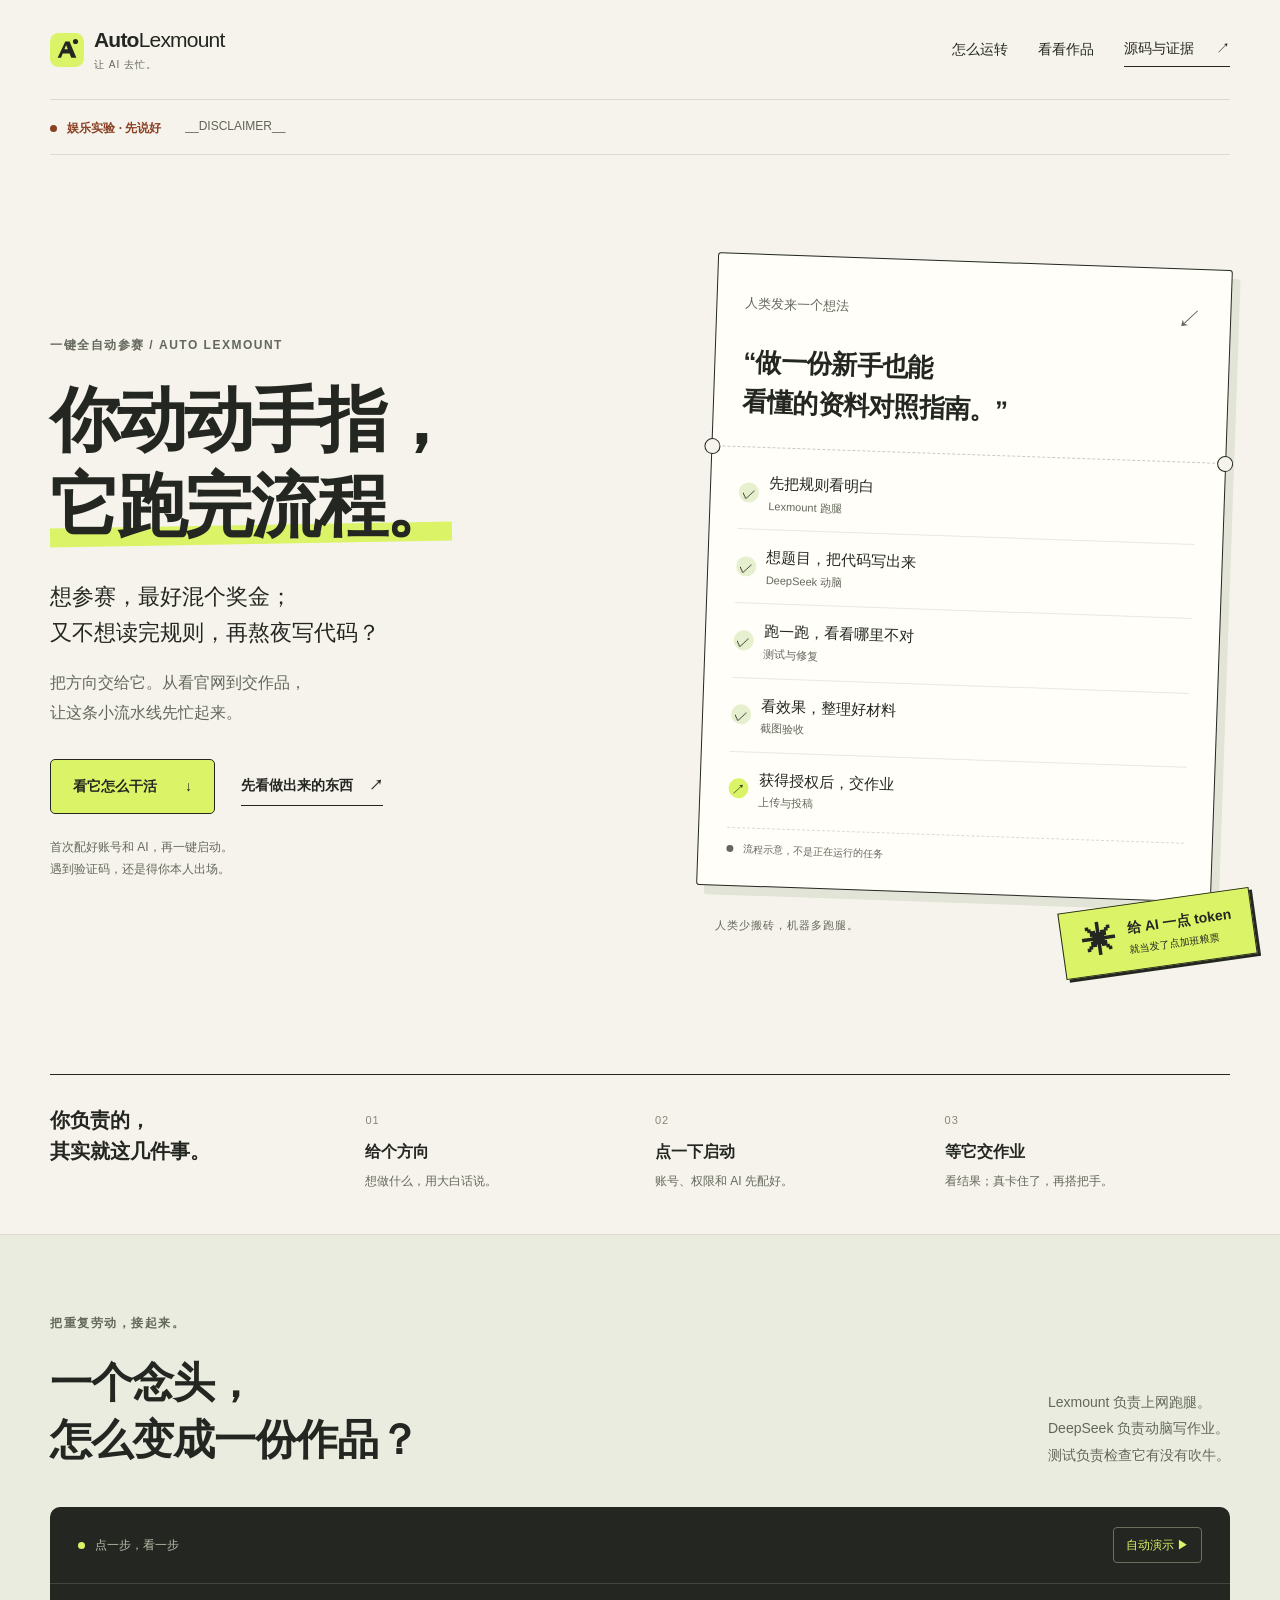
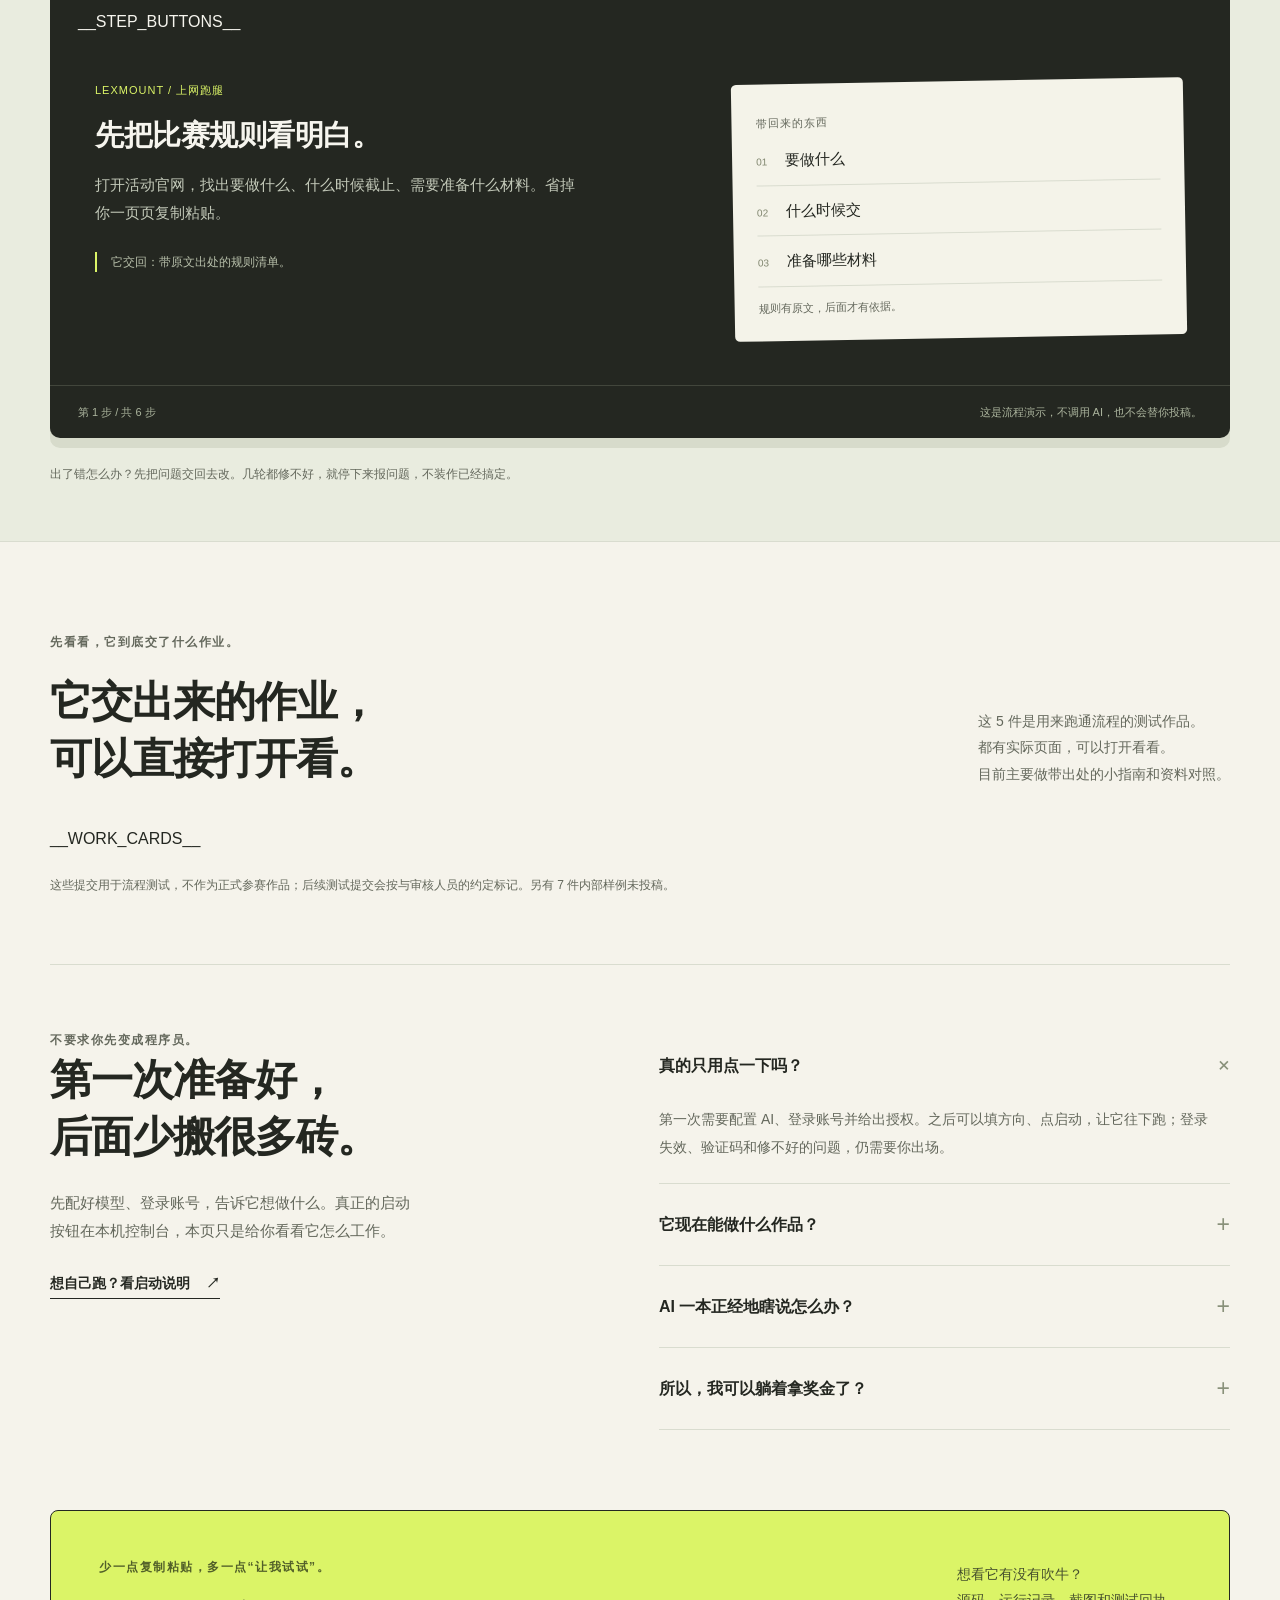
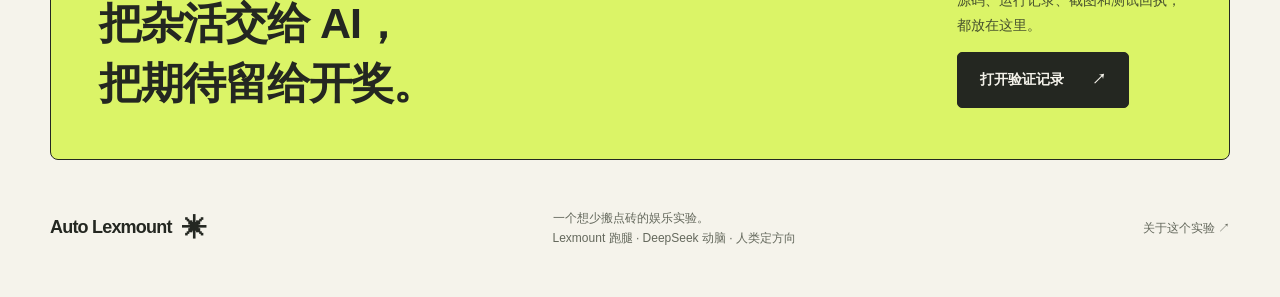
==== showcase/index.html @ 50a4c923 "Initial commit: Auto Lexmount agent, dashboard and presentation workflow" ====
<!doctype html>
<html lang="zh-CN">
<head><meta charset="utf-8"><meta name="viewport" content="width=device-width,initial-scale=1"><meta name="description" content="想参赛，又不想反复搬砖？Auto Lexmount 把读规则、想点子、写代码、测试和投稿接成一条流水线。娱乐向自动化实验。"><meta name="theme-color" content="#f5f3eb"><title>__TITLE__</title><link rel="icon" href="mark.svg" type="image/svg+xml"><link rel="stylesheet" href="style.css"><script src="app.js" defer></script></head>
<body>
<a class="skip" href="#main">跳到正文</a>
<header class="site-header wrap"><a class="brand" href="index.html" aria-label="Auto Lexmount 首页"><img src="mark.svg" width="34" height="34" alt=""><span>Auto<span class="brand-light">Lexmount</span><small>让 AI 去忙。</small></span></a><nav aria-label="主导航"><a href="#workflow">怎么运转</a><a href="#works">看看作品</a><a class="nav-proof" href="materials.html">源码与证据 <span aria-hidden="true">↗</span></a></nav></header>
<main id="main">
<aside class="experiment wrap" aria-label="娱乐实验声明"><span class="experiment-label"><span class="dot"></span> 娱乐实验 · 先说好</span><p>__DISCLAIMER__</p></aside>
<section class="hero wrap" aria-labelledby="hero-title">
<div class="hero-copy"><p class="eyebrow">一键全自动参赛 / AUTO LEXMOUNT</p><h1 id="hero-title">你动动手指，<br><span>它跑完流程。</span></h1><p class="hero-lead">想参赛，最好混个奖金；<br>又不想读完规则，再熬夜写代码？</p><p class="hero-body">把方向交给它。从看官网到交作品，<br class="desktop-break">让这条小流水线先忙起来。</p><div class="actions"><a class="button primary" href="#workflow">看它怎么干活 <span aria-hidden="true">↓</span></a><a class="text-link" href="#works">先看做出来的东西 <span aria-hidden="true">↗</span></a></div><p class="fine hero-fine">首次配好账号和 AI，再一键启动。<br>遇到验证码，还是得你本人出场。</p></div>
<div class="hero-art" aria-label="参赛流水线示意">
<div class="paper"><div class="paper-top"><span>人类发来一个想法</span><span class="mini-arrow" aria-hidden="true">↙</span></div><p class="paper-brief">“做一份新手也能<br>看懂的资料对照指南。”</p><div class="tear"></div><div class="job-list"><div><span class="job-check">✓</span><span>先把规则看明白</span><small>Lexmount 跑腿</small></div><div><span class="job-check">✓</span><span>想题目，把代码写出来</span><small>DeepSeek 动脑</small></div><div><span class="job-check">✓</span><span>跑一跑，看看哪里不对</span><small>测试与修复</small></div><div><span class="job-check">✓</span><span>看效果，整理好材料</span><small>截图验收</small></div><div class="last-job"><span class="job-check">↗</span><span>获得授权后，交作业</span><small>上传与投稿</small></div></div><div class="paper-bottom"><span class="dot"></span> 流程示意，不是正在运行的任务</div></div>
<div class="food-ticket"><span class="ticket-star" aria-hidden="true">✳</span><span>给 AI 一点 token<small>就当发了点加班粮票</small></span></div><div class="art-label">人类少搬砖，机器多跑腿。</div>
</div>
</section>
<section class="human-strip wrap" aria-labelledby="human-title"><h2 id="human-title">你负责的，<br>其实就这几件事。</h2><div><span class="step-num">01</span><h3>给个方向</h3><p>想做什么，用大白话说。</p></div><div><span class="step-num">02</span><h3>点一下启动</h3><p>账号、权限和 AI 先配好。</p></div><div><span class="step-num">03</span><h3>等它交作业</h3><p>看结果；真卡住了，再搭把手。</p></div></section>
<section class="workflow-section" id="workflow" aria-labelledby="workflow-title"><div class="wrap"><div class="section-top"><div><p class="eyebrow">把重复劳动，接起来。</p><h2 id="workflow-title">一个念头，<br>怎么变成一份作品？</h2></div><p class="section-intro">Lexmount 负责上网跑腿。<br>DeepSeek 负责动脑写作业。<br>测试负责检查它有没有吹牛。</p></div>
<div class="demo"><div class="demo-toolbar"><span><span class="dot"></span> 点一步，看一步</span><button id="play-demo" type="button">自动演示 <span aria-hidden="true">▶</span></button></div><div class="step-tabs" role="tablist" aria-label="流水线的六个步骤">__STEP_BUTTONS__</div><section id="step-panel" role="tabpanel" tabindex="0" aria-labelledby="step-0"><div class="step-copy"><p id="step-owner" class="demo-owner">LEXMOUNT / 上网跑腿</p><h3 id="step-title">先把比赛规则看明白。</h3><p id="step-description">打开活动官网，找出要做什么、什么时候截止、需要准备什么材料。省掉你一页页复制粘贴。</p><p id="step-detail" class="step-detail">它交回：带原文出处的规则清单。</p></div><div class="step-artifact"><span id="artifact-label">带回来的东西</span><div id="artifact-content"><p><span>01</span> 要做什么</p><p><span>02</span> 什么时候交</p><p><span>03</span> 准备哪些材料</p></div><small id="artifact-foot">规则有原文，后面才有依据。</small></div></section><div class="demo-footer"><span id="step-progress" aria-live="polite">第 1 步 / 共 6 步</span><p>这是流程演示，不调用 AI，也不会替你投稿。</p></div></div>
<p class="workflow-note">出了错怎么办？先把问题交回去改。几轮都修不好，就停下来报问题，不装作已经搞定。</p></div></section>
<section class="works-section wrap" id="works" aria-labelledby="works-title"><div class="section-top"><div><p class="eyebrow">先看看，它到底交了什么作业。</p><h2 id="works-title">它交出来的作业，<br>可以直接打开看。</h2></div><p class="section-intro">这 5 件是用来跑通流程的测试作品。<br>都有实际页面，可以打开看看。<br>目前主要做带出处的小指南和资料对照。</p></div><div class="works-grid">__WORK_CARDS__</div><p class="fine works-note">这些提交用于流程测试，不作为正式参赛作品；后续测试提交会按与审核人员的约定标记。另有 7 件内部样例未投稿。</p></section>
<section class="people-section wrap" id="start" aria-labelledby="start-title"><div class="start-note"><span class="eyebrow">不要求你先变成程序员。</span><h2 id="start-title">第一次准备好，<br>后面少搬很多砖。</h2><p>先配好模型、登录账号，告诉它想做什么。真正的启动按钮在本机控制台，本页只是给你看看它怎么工作。</p><a class="text-link" href="materials.html#start-guide">想自己跑？看启动说明 <span aria-hidden="true">↗</span></a></div><div class="faq"><details open><summary>真的只用点一下吗？<span aria-hidden="true">+</span></summary><p>第一次需要配置 AI、登录账号并给出授权。之后可以填方向、点启动，让它往下跑；登录失效、验证码和修不好的问题，仍需要你出场。</p></details><details><summary>它现在能做什么作品？<span aria-hidden="true">+</span></summary><p>主要是读取 1–3 个公开网页，做成带出处的资料整理、小指南和对照卡。不是一句话就能造出任何网站或大型软件。</p></details><details><summary>AI 一本正经地瞎说怎么办？<span aria-hidden="true">+</span></summary><p>让程序真的跑一遍，核对引用，再截取电脑和手机画面检查。失败会反馈修复，修不好会停下来。即便如此，重要内容还是值得人再看一眼。</p></details><details><summary>所以，我可以躺着拿奖金了？<span aria-hidden="true">+</span></summary><p>可以先坐着等它交作业。能不能拿奖，还得看作品和评审——流水线负责干活，不包中奖。</p></details></div></section>
<section class="closing wrap"><div><p class="eyebrow">少一点复制粘贴，多一点“让我试试”。</p><h2>把杂活交给 AI，<br>把期待留给开奖。</h2></div><div><p>想看它有没有吹牛？<br>源码、运行记录、截图和测试回执，<br>都放在这里。</p><a class="button dark" href="materials.html">打开验证记录 <span aria-hidden="true">↗</span></a></div></section>
</main><footer class="site-footer wrap"><a class="brand" href="index.html">Auto Lexmount<span class="footer-dot">✳</span></a><p>一个想少搬点砖的娱乐实验。<br>Lexmount 跑腿 · DeepSeek 动脑 · 人类定方向</p><a href="materials.html#about">关于这个实验 ↗</a></footer>
<dialog id="preview-dialog" aria-label="测试作品截图"><div class="dialog-head"><strong id="preview-title">作品截图</strong><button id="close-preview" aria-label="关闭截图" type="button">×</button></div><img id="preview-image" alt=""><p class="fine">实际运行截图。想看可操作页面，请打开对应测试作品。</p></dialog><div class="toast" id="toast" role="status" aria-live="polite"></div>
</body></html>
---- showcase/style.css ----
:root{--paper:#f5f3eb;--ink:#242721;--muted:#64685c;--line:#d9dccf;--lime:#dbf467;--soft:#eeeee4;--orange:#d26037}*{box-sizing:border-box}html{scroll-behavior:smooth;scroll-padding-top:28px}body{margin:0;background:var(--paper);color:var(--ink);font:16px/1.7 -apple-system,BlinkMacSystemFont,"Segoe UI","Microsoft YaHei",sans-serif}button,input{font:inherit}a{color:inherit;text-decoration:none}button,a{touch-action:manipulation}button{cursor:pointer}a:focus-visible,button:focus-visible,summary:focus-visible,input:focus-visible{outline:3px solid #9b512c;outline-offset:5px}::selection{background:var(--lime);color:var(--ink)}.wrap{width:min(1180px,calc(100% - 80px));margin-inline:auto}.skip{position:absolute;left:10px;top:-80px;background:var(--lime);padding:10px;z-index:50}.skip:focus{top:10px}.site-header{display:flex;justify-content:space-between;align-items:center;min-height:100px;gap:24px;border-bottom:1px solid var(--line)}.brand{display:flex;align-items:center;gap:10px;font-weight:800;font-size:21px;letter-spacing:-.8px;line-height:1.1}.brand-light{font-weight:500}.brand small{display:block;letter-spacing:1px;font-weight:400;font-size:10px;line-height:1.3;margin-top:6px;color:var(--muted)}.site-header nav{display:flex;gap:30px;align-items:center;font-size:14px}.nav-proof{border-bottom:1px solid;padding:5px 0}.nav-proof span{margin-left:18px}.experiment{display:flex;gap:24px;align-items:start;padding:16px 0;border-bottom:1px solid var(--line);font-size:12px;color:#626357}.experiment-label{flex:none;color:#8a4023;font-size:12px;font-weight:700;padding-top:2px}.dot{display:inline-block;width:7px;height:7px;background:currentColor;border-radius:50%;margin-right:7px}.experiment p{margin:0;max-width:850px;line-height:1.7}.hero{display:grid;grid-template-columns:1.14fr 1fr;gap:60px;padding-top:80px;padding-bottom:94px;align-items:center}.eyebrow{font-size:12px;font-weight:600;letter-spacing:1.5px;margin:0 0 22px;color:var(--muted)}h1,h2,h3,p{margin-top:0}h1{font-size:clamp(44px,5.5vw,76px);line-height:1.22;letter-spacing:-3px;margin-bottom:30px;font-weight:850}h1 span{position:relative;isolation:isolate;white-space:nowrap}h1 span:after{content:"";position:absolute;z-index:-1;height:24%;bottom:1px;left:0;right:0;background:var(--lime);transform:rotate(-1deg)}.hero-lead{font-size:22px;line-height:1.65;margin-bottom:16px}.hero-body{font-size:16px;color:var(--muted);line-height:1.9;margin-bottom:30px}.actions{display:flex;gap:26px;align-items:center;flex-wrap:wrap}.button{display:inline-flex;align-items:center;justify-content:space-between;gap:28px;padding:15px 22px;font-size:14px;font-weight:700;border:1px solid var(--ink);border-radius:5px;min-height:52px;transition:transform .16s,box-shadow .16s}.button:hover{transform:translateY(-2px);box-shadow:3px 4px 0 var(--ink)}.primary{background:var(--lime)}.dark{background:var(--ink);color:var(--paper)}.text-link{font-size:14px;font-weight:600;border-bottom:1px solid var(--ink);padding:7px 0}.text-link span{margin-left:12px}.fine{font-size:12px;color:var(--muted);line-height:1.8}.hero-fine{margin-top:23px;margin-bottom:0}.hero-art{position:relative;padding:26px 8px 45px 0;min-width:0}.paper{background:#fffef9;border:1.5px solid var(--ink);padding:28px;box-shadow:8px 9px 0 #e2e4d7;transform:rotate(2deg);border-radius:3px}.paper-top{display:flex;justify-content:space-between;align-items:center;font-size:13px;color:var(--muted)}.mini-arrow{font-size:25px}.paper-brief{font-size:26px;font-weight:650;line-height:1.55;margin:16px 0 25px;letter-spacing:-.7px}.tear{border-top:1px dashed #c9cbbf;position:relative;margin:0 -28px 8px}.tear:before,.tear:after{content:"";position:absolute;width:14px;height:14px;background:var(--paper);border:1px solid var(--ink);border-radius:50%;top:-8px}.tear:before{left:-8px}.tear:after{right:-8px}.job-list>div{display:grid;grid-template-columns:21px 1fr;column-gap:9px;align-items:center;padding:14px 0;border-bottom:1px solid #e9e9df;font-size:15px}.job-list small{grid-column:2;font-size:11px;color:var(--muted);margin-top:1px}.job-check{font-size:14px;width:20px;height:20px;border-radius:50%;background:#e6efce;display:grid;place-items:center;grid-row:span 2}.job-list .last-job{border:0}.last-job .job-check{background:var(--lime)}.paper-bottom{font-size:10px;color:var(--muted);border-top:1px dashed var(--line);padding-top:12px;margin-top:2px}.food-ticket{display:flex;align-items:center;gap:12px;background:var(--lime);border:1px solid var(--ink);padding:12px 20px;position:absolute;right:-24px;bottom:13px;transform:rotate(-8deg);box-shadow:3px 3px 0 var(--ink);font-size:14px;font-weight:700}.food-ticket small{display:block;font-size:10px;font-weight:400}.ticket-star{font-size:34px;line-height:1}.art-label{font-size:11px;letter-spacing:1px;color:var(--muted);margin:22px 0 0 8px}.human-strip{border-top:1px solid var(--ink);padding:30px 0 42px;display:grid;grid-template-columns:1.1fr 1fr 1fr 1.1fr;gap:30px}.human-strip h2{font-size:20px;line-height:1.55;margin:0}.step-num{font-size:11px;letter-spacing:1px;color:#858a77}.human-strip h3{font-size:16px;margin:6px 0}.human-strip p{font-size:12px;color:var(--muted);margin:0}.workflow-section{background:#e9ecdf;border-block:1px solid var(--line);padding:78px 0 56px}.section-top{display:flex;justify-content:space-between;gap:40px;align-items:end;margin-bottom:38px}.section-top h2,.start-note h2{font-size:clamp(28px,3.5vw,42px);line-height:1.35;letter-spacing:-1px;margin:0}.section-intro{font-size:14px;line-height:1.9;color:var(--muted);margin:0;max-width:360px}.demo{background:#242721;color:#f6f5ee;border-radius:10px;overflow:hidden;box-shadow:0 10px 0 #d7dbcb}.demo-toolbar{padding:20px 28px;border-bottom:1px solid #42463c;display:flex;align-items:center;justify-content:space-between;font-size:12px;color:#b7bfaa}.demo-toolbar .dot{color:var(--lime)}#play-demo{background:transparent;border:1px solid #68715a;color:var(--lime);border-radius:4px;font-size:12px;padding:7px 12px}.step-tabs{display:grid;grid-template-columns:repeat(6,1fr);gap:8px;padding:24px 28px 0}.step-tabs button{padding:13px 6px;border:1px solid #535b48;border-radius:4px;color:#c4cbbb;background:transparent;font-size:13px;transition:background .15s}.step-tabs button small{display:block;font-size:10px;opacity:.7;margin-bottom:4px}.step-tabs button[aria-selected=true]{background:var(--lime);color:var(--ink);border-color:var(--lime);font-weight:700}#step-panel{display:grid;grid-template-columns:1.3fr 1fr;gap:50px;padding:46px 45px;min-height:310px}.demo-owner{font-size:11px;letter-spacing:1px;color:var(--lime);margin-bottom:14px}#step-title{font-size:29px;line-height:1.45;margin-bottom:15px;letter-spacing:-.5px}#step-description{font-size:15px;color:#c3c9b9;line-height:1.9;max-width:490px}.step-detail{font-size:12px;color:#b7bfaa;border-left:2px solid var(--lime);padding-left:14px;margin:24px 0 0}.step-artifact{background:#f4f3e9;color:var(--ink);padding:24px;border-radius:5px;transform:rotate(-1deg);align-self:center}.step-artifact>span{font-size:11px;color:var(--muted);letter-spacing:1px}.step-artifact p{border-bottom:1px solid var(--line);padding:12px 0;margin:0;font-size:15px}.step-artifact p span{font-size:10px;margin-right:14px;color:#80866f}.step-artifact small{display:block;color:var(--muted);font-size:11px;margin-top:12px}.demo-footer{padding:17px 28px;display:flex;justify-content:space-between;gap:20px;border-top:1px solid #42463c;font-size:11px;color:#abb49d}.demo-footer p{margin:0}.workflow-note{font-size:12px;color:var(--muted);margin:26px 0 0}.works-section{padding-block:90px 68px}.works-grid{display:grid;grid-template-columns:1fr 1fr;gap:26px}.work-card{min-width:0;background:#fffef8;border:1px solid var(--line);border-radius:8px;overflow:hidden}.work-image{display:block;width:100%;height:240px;padding:0;border:0;border-bottom:1px solid var(--line);background:#eaecdf;overflow:hidden;position:relative;cursor:zoom-in}.work-image img{width:100%;height:100%;object-fit:cover;object-position:top;transition:transform .3s}.work-image:hover img{transform:scale(1.025)}.image-hint{position:absolute;right:14px;bottom:13px;border:1px solid #c7cbbd;border-radius:4px;background:#fffffff0;font-size:11px;padding:4px 9px;color:var(--ink)}.work-body{padding:25px 26px}.work-badge{display:inline-block;font-size:10px;letter-spacing:1px;font-weight:650;color:#677253;margin-bottom:10px}.work-body h3{font-size:23px;line-height:1.4;margin:0 0 9px;letter-spacing:-.5px}.work-body>p{font-size:14px;color:var(--muted);margin-bottom:20px;line-height:1.8}.work-bottom{display:flex;justify-content:space-between;align-items:center;gap:10px;flex-wrap:wrap}.work-bottom>a{font-size:13px;font-weight:650;border-bottom:1px solid;padding-bottom:3px}.copy-code{font-size:11px;background:var(--soft);border:1px solid #dedfd5;border-radius:4px;padding:6px 9px;color:#5f6654;min-height:36px}.copy-code strong{font-size:11px;font-weight:650;margin-left:4px;letter-spacing:.8px}.featured{grid-column:1/-1;display:grid;grid-template-columns:1.1fr 1fr}.featured .work-image{height:320px;border-bottom:0;border-right:1px solid var(--line)}.featured .work-body{padding:36px;display:flex;flex-direction:column;justify-content:center}.featured h3{font-size:29px}.featured .work-bottom{margin-top:10px}.works-note{margin:22px 0 0;max-width:900px}.people-section{display:grid;grid-template-columns:1fr 1.1fr;gap:90px;padding:60px 0 80px;border-top:1px solid var(--line)}.start-note>p{font-size:15px;color:var(--muted);line-height:1.9;margin:23px 0;max-width:370px}.faq details{border-bottom:1px solid var(--line)}.faq summary{list-style:none;display:flex;justify-content:space-between;align-items:center;gap:20px;font-size:16px;font-weight:600;cursor:pointer;padding:21px 0}.faq summary::-webkit-details-marker{display:none}.faq summary span{font-size:23px;font-weight:400;color:#89917a;transition:transform .15s}.faq details[open] summary span{transform:rotate(45deg)}.faq p{font-size:14px;color:var(--muted);line-height:1.95;padding-right:20px;margin:0 0 22px}.closing{background:var(--lime);border:1px solid var(--ink);border-radius:8px;padding:46px 48px;display:flex;justify-content:space-between;align-items:center;gap:40px}.closing h2{font-size:clamp(29px,3.5vw,43px);line-height:1.4;margin:0;letter-spacing:-1px}.closing .eyebrow{color:#526029;margin-bottom:15px}.closing>div:last-child>p{font-size:14px;color:#46502d;line-height:1.8}.site-footer{display:flex;justify-content:space-between;align-items:center;gap:30px;padding-block:48px;font-size:12px}.site-footer .brand{font-size:18px}.footer-dot{font-size:25px}.site-footer p{margin:0;color:var(--muted)}.site-footer>a:last-child{font-size:12px;color:var(--muted)}dialog{border:1px solid var(--line);border-radius:10px;padding:20px;max-width:min(1000px,94vw);max-height:92vh;background:var(--paper);color:var(--ink)}dialog::backdrop{background:#181c16cc}.dialog-head{display:flex;gap:20px;justify-content:space-between;align-items:center;margin-bottom:16px;font-size:16px}.dialog-head button{border:1px solid var(--line);background:white;border-radius:50%;width:38px;height:38px;font-size:25px;flex:none}#preview-image{display:block;width:100%;height:auto;border-radius:5px}dialog .fine{margin:12px 0 0}.toast{position:fixed;bottom:24px;left:50%;transform:translateX(-50%);background:var(--ink);color:var(--paper);font-size:13px;padding:10px 20px;border-radius:5px;z-index:80;opacity:0;pointer-events:none;transition:opacity .2s;max-width:90vw}.toast.visible{opacity:1}
/* Evidence page */.evidence-hero{padding:64px 0 38px;max-width:780px}.evidence-hero h1{font-size:48px;letter-spacing:-1.5px}.evidence-hero p{color:var(--muted);max-width:700px}.evidence-layout{display:grid;grid-template-columns:190px minmax(0,1fr);gap:54px;padding-bottom:70px}.evidence-nav{align-self:start;position:sticky;top:30px;display:grid;gap:14px;font-size:13px;color:var(--muted)}.evidence-nav a{padding:8px 0;border-bottom:1px solid var(--line)}.evidence-section{padding:0 0 42px;margin-bottom:32px;border-bottom:1px solid var(--line);scroll-margin-top:30px}.evidence-section h2{font-size:26px;line-height:1.4}.evidence-section>p{font-size:15px;color:var(--muted)}.proof-stats{display:grid;grid-template-columns:repeat(3,1fr);border:1px solid var(--line);border-radius:6px;margin:24px 0;background:#fffef9}.proof-stats>div{padding:20px;border-right:1px solid var(--line);font-size:12px;color:var(--muted)}.proof-stats>div:last-child{border:0}.proof-stats strong{display:block;font-size:31px;color:var(--ink);line-height:1.5}.proof-list{padding:0;list-style:none}.proof-list li{border-bottom:1px solid var(--line);padding:18px 0}.proof-list strong{display:block;font-size:16px}.proof-list span{display:block;font-size:12px;color:var(--muted);overflow-wrap:anywhere;margin-top:5px}.proof-list a{font-size:13px;border-bottom:1px solid var(--ink);display:inline-block;margin-top:8px}.source-search{display:flex;flex-wrap:wrap;gap:15px;align-items:center;margin:23px 0}.source-search input{width:min(100%,420px);border:1px solid #b9c0aa;background:#fffef9;border-radius:5px;padding:11px 13px;font-size:14px}.source-search span{font-size:12px;color:var(--muted)}.source-file{background:#fffef9;border:1px solid var(--line);border-radius:5px;margin-bottom:9px;overflow:hidden}.source-file summary{font-size:13px;font-weight:550;cursor:pointer;padding:12px 16px;overflow-wrap:anywhere}.source-file pre{font:12px/1.8 ui-monospace,SFMono-Regular,Consolas,monospace;background:#242721;color:#e2e9d8;white-space:pre-wrap;overflow-wrap:anywhere;padding:20px;margin:0;max-height:600px;overflow:auto}.source-file[hidden]{display:none}.setup-steps{padding-left:22px;color:var(--muted);font-size:15px;line-height:2}.setup-steps strong{color:var(--ink)}.command{display:block;background:#242721;color:var(--lime);font:13px/1.8 ui-monospace,monospace;padding:17px;border-radius:5px;white-space:pre-wrap;overflow-wrap:anywhere}.about-copy details{margin:18px 0;background:#fffef9;padding:16px;border:1px solid var(--line);border-radius:5px}.about-copy summary{cursor:pointer;font-weight:600}.about-copy p{font-size:14px;color:var(--muted);line-height:1.9;white-space:pre-line}
@media(min-width:1500px){.hero{gap:100px}.hero-art{padding-left:20px}}@media(max-width:1000px){.wrap{width:calc(100% - 48px)}.hero{gap:35px;padding-top:52px;padding-bottom:65px}h1{font-size:54px;letter-spacing:-2px}.hero-lead{font-size:19px}.paper{padding:22px}.paper-brief{font-size:23px}.tear{margin-inline:-22px}.job-list>div{font-size:13px}.food-ticket{right:-8px;padding:10px 14px}.actions{gap:16px}.section-top{gap:25px}.section-intro{font-size:13px}.people-section{gap:45px}#step-panel{padding:35px;gap:30px}.evidence-layout{grid-template-columns:150px minmax(0,1fr);gap:30px}}
@media(max-width:700px){.wrap{width:calc(100% - 36px)}.site-header{min-height:78px;gap:12px}.brand{font-size:18px;gap:8px}.brand img{width:30px;height:30px}.site-header nav{gap:16px;font-size:12px}.site-header nav>a:first-child{display:none}.nav-proof span{margin-left:4px}.experiment{display:block;padding-block:13px;font-size:11px}.experiment-label{display:block;margin-bottom:5px;font-size:11px}.experiment p{line-height:1.75}.hero{grid-template-columns:1fr;gap:25px;padding-top:40px;padding-bottom:43px}.eyebrow{font-size:10px;letter-spacing:1px;margin-bottom:19px}h1{font-size:clamp(40px,10.7vw,65px);letter-spacing:-1.8px;margin-bottom:26px}.hero-lead{font-size:20px}.hero-body{font-size:15px;margin-bottom:25px}.hero .button{font-size:13px;padding:14px 17px;gap:20px}.actions{gap:20px}.text-link{font-size:12px}.hero-fine{font-size:11px;margin-top:20px}.hero-art{padding:15px 18px 39px 5px;margin-top:8px;max-width:500px;width:100%;justify-self:center}.paper{transform:rotate(1deg);padding:24px}.paper-brief{font-size:25px}.job-list>div{font-size:14px;padding-block:12px}.food-ticket{right:4px;bottom:8px}.art-label{font-size:10px;margin-top:17px}.tear{margin-inline:-24px}.human-strip{grid-template-columns:1fr;gap:0;padding-block:25px 32px}.human-strip h2{font-size:23px;margin-bottom:16px}.human-strip h2 br{display:none}.human-strip>div{display:grid;grid-template-columns:27px 97px 1fr;align-items:baseline;gap:8px;padding:13px 0;border-bottom:1px solid var(--line)}.human-strip h3{margin:0;font-size:15px}.human-strip p{font-size:11px}.workflow-section{padding:43px 0}.section-top{display:block;margin-bottom:25px}.section-top h2,.start-note h2{font-size:29px;letter-spacing:-.8px}.section-intro{margin-top:20px;line-height:1.9;font-size:13px;max-width:100%}.demo-toolbar{padding:17px 16px;font-size:11px}.step-tabs{grid-template-columns:repeat(3,1fr);padding:18px 16px 0;gap:7px}.step-tabs button{padding:10px 5px;font-size:12px}.step-tabs button small{font-size:9px}#step-panel{grid-template-columns:1fr;gap:26px;padding:28px 22px;min-height:530px}.demo-owner{font-size:10px}#step-title{font-size:24px}#step-description{font-size:14px;line-height:1.9}.step-detail{font-size:11px;margin-top:19px}.step-artifact{padding:20px}.step-artifact p{font-size:14px;padding:10px 0}.demo-footer{padding:15px 17px;display:block}.demo-footer p{margin-top:7px;font-size:10px}.workflow-note{font-size:11px}.works-section{padding:50px 0 42px}.works-grid{grid-template-columns:1fr;gap:20px}.featured{display:block;grid-column:auto}.work-image,.featured .work-image{height:220px;border-bottom:1px solid var(--line);border-right:0}.work-body,.featured .work-body{padding:23px}.work-body h3,.featured h3{font-size:23px}.work-body>p{font-size:13px}.work-bottom>a{font-size:12px}.work-bottom{gap:13px}.works-note{font-size:11px}.people-section{grid-template-columns:1fr;gap:28px;padding:36px 0 45px}.start-note>p{font-size:14px;max-width:none}.faq summary{font-size:15px}.faq p{font-size:13px}.closing{display:block;padding:30px 25px}.closing h2{font-size:29px}.closing>div:last-child>p{margin-top:25px;font-size:13px}.site-footer{flex-wrap:wrap;padding-block:34px;gap:22px}.site-footer p{font-size:11px}.site-footer>a:last-child{font-size:11px}.evidence-hero{padding-top:38px}.evidence-hero h1{font-size:36px}.evidence-hero>p{font-size:14px}.evidence-layout{display:block}.evidence-nav{position:static;display:flex;gap:18px;overflow:auto;font-size:12px;white-space:nowrap;margin-bottom:35px}.evidence-section h2{font-size:24px}.proof-stats>div{padding:12px;font-size:10px}.proof-stats strong{font-size:25px}.source-file summary{font-size:11px;padding:12px}.source-file pre{font-size:11px;padding:14px}.setup-steps{font-size:14px}.source-search input{font-size:13px}.dialog-head{font-size:14px}dialog{padding:13px}.toast{font-size:12px;bottom:15px}}
@media(prefers-reduced-motion:reduce){html{scroll-behavior:auto}*,*:before,*:after{animation:none!important;transition:none!important}}
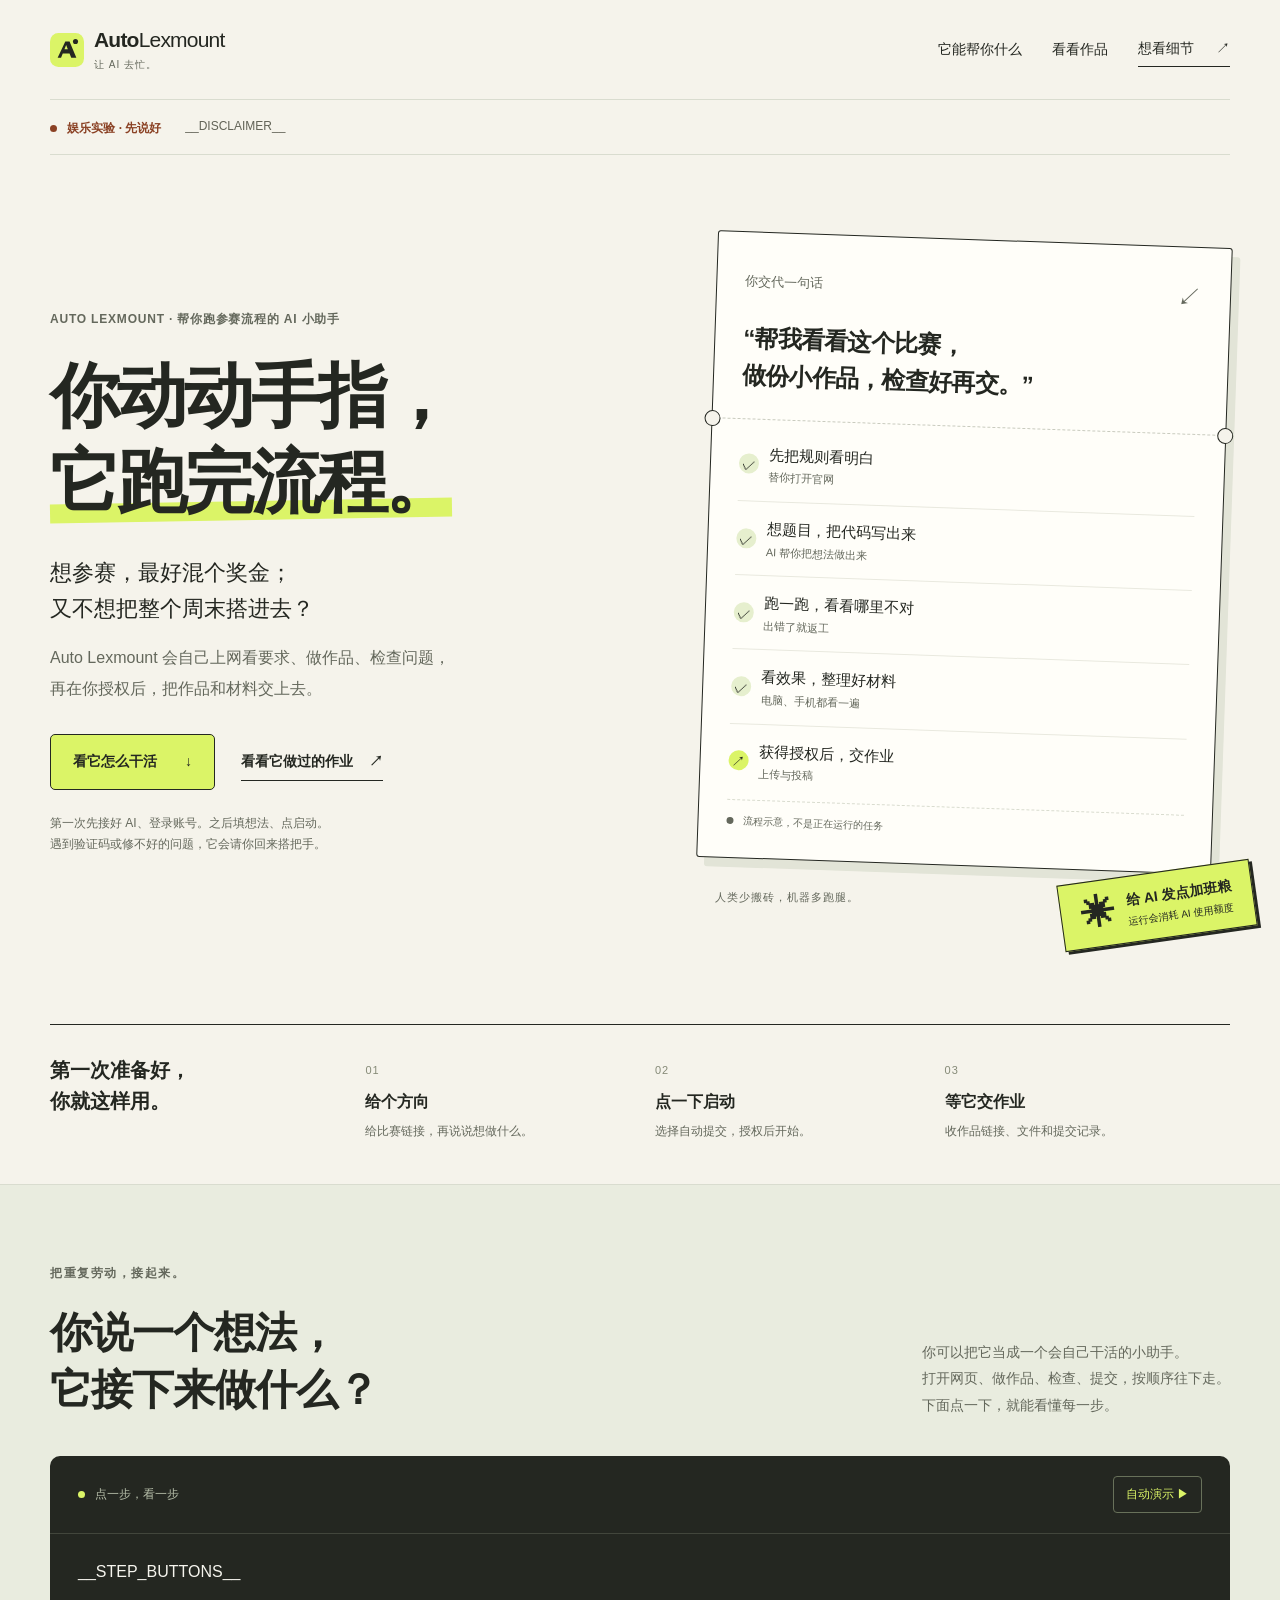
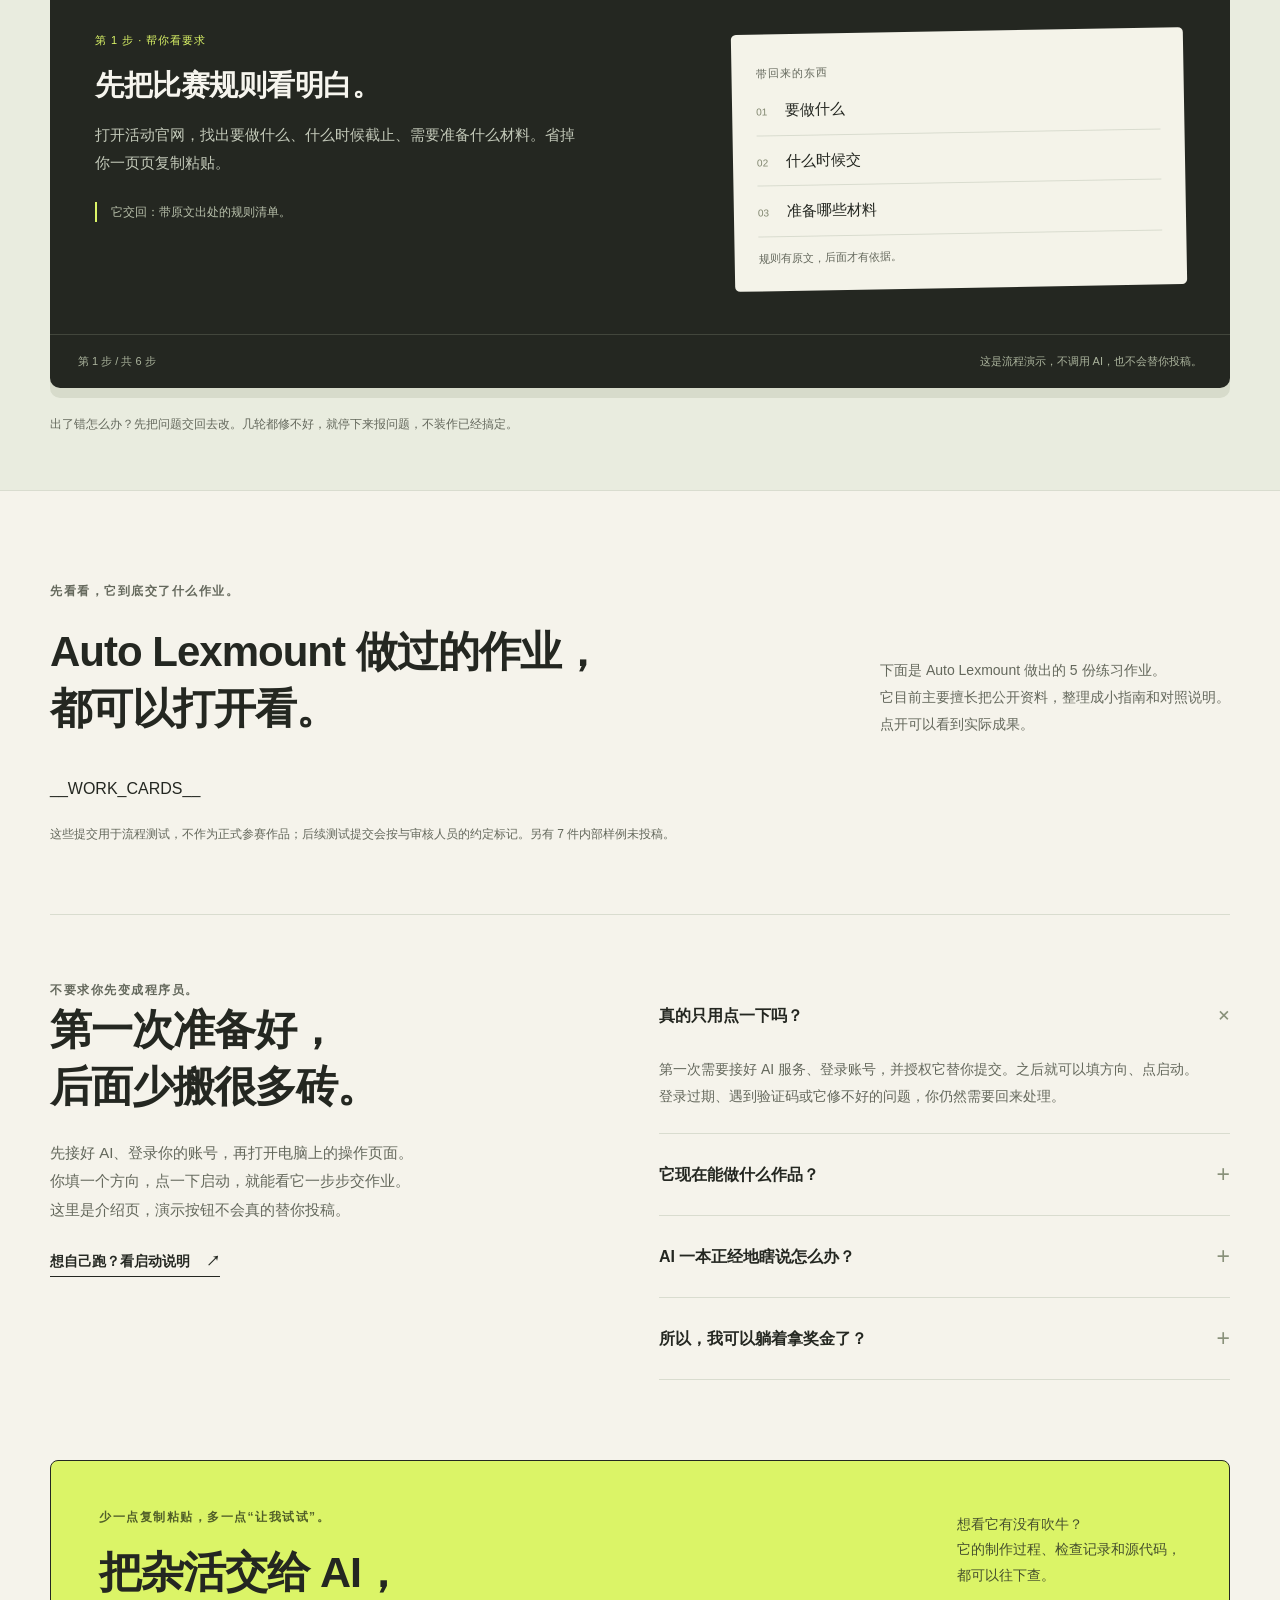
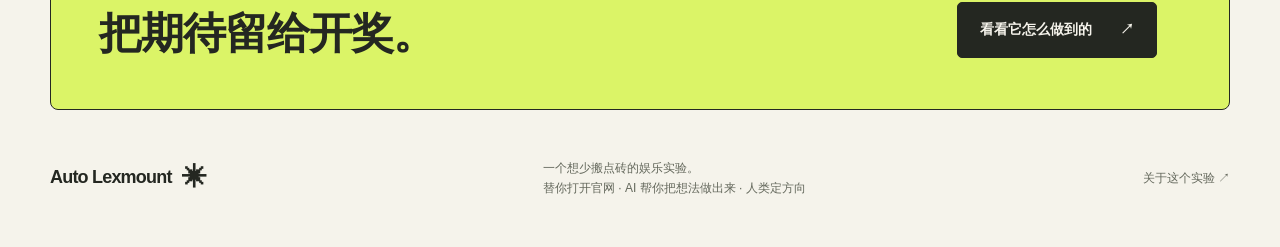
==== commit 910a170b: "Refresh Auto Lexmount own Yours page for general readers" ====
--- a/showcase/index.html
+++ b/showcase/index.html
@@ -3,23 +3,23 @@
 <head><meta charset="utf-8"><meta name="viewport" content="width=device-width,initial-scale=1"><meta name="description" content="想参赛，又不想反复搬砖？Auto Lexmount 把读规则、想点子、写代码、测试和投稿接成一条流水线。娱乐向自动化实验。"><meta name="theme-color" content="#f5f3eb"><title>__TITLE__</title><link rel="icon" href="mark.svg" type="image/svg+xml"><link rel="stylesheet" href="style.css"><script src="app.js" defer></script></head>
 <body>
 <a class="skip" href="#main">跳到正文</a>
-<header class="site-header wrap"><a class="brand" href="index.html" aria-label="Auto Lexmount 首页"><img src="mark.svg" width="34" height="34" alt=""><span>Auto<span class="brand-light">Lexmount</span><small>让 AI 去忙。</small></span></a><nav aria-label="主导航"><a href="#workflow">怎么运转</a><a href="#works">看看作品</a><a class="nav-proof" href="materials.html">源码与证据 <span aria-hidden="true">↗</span></a></nav></header>
+<header class="site-header wrap"><a class="brand" href="index.html" aria-label="Auto Lexmount 首页"><img src="mark.svg" width="34" height="34" alt=""><span>Auto<span class="brand-light">Lexmount</span><small>让 AI 去忙。</small></span></a><nav aria-label="主导航"><a href="#workflow">它能帮你什么</a><a href="#works">看看作品</a><a class="nav-proof" href="materials.html">想看细节 <span aria-hidden="true">↗</span></a></nav></header>
 <main id="main">
 <aside class="experiment wrap" aria-label="娱乐实验声明"><span class="experiment-label"><span class="dot"></span> 娱乐实验 · 先说好</span><p>__DISCLAIMER__</p></aside>
 <section class="hero wrap" aria-labelledby="hero-title">
-<div class="hero-copy"><p class="eyebrow">一键全自动参赛 / AUTO LEXMOUNT</p><h1 id="hero-title">你动动手指，<br><span>它跑完流程。</span></h1><p class="hero-lead">想参赛，最好混个奖金；<br>又不想读完规则，再熬夜写代码？</p><p class="hero-body">把方向交给它。从看官网到交作品，<br class="desktop-break">让这条小流水线先忙起来。</p><div class="actions"><a class="button primary" href="#workflow">看它怎么干活 <span aria-hidden="true">↓</span></a><a class="text-link" href="#works">先看做出来的东西 <span aria-hidden="true">↗</span></a></div><p class="fine hero-fine">首次配好账号和 AI，再一键启动。<br>遇到验证码，还是得你本人出场。</p></div>
+<div class="hero-copy"><p class="eyebrow">AUTO LEXMOUNT · 帮你跑参赛流程的 AI 小助手</p><h1 id="hero-title">你动动手指，<br><span>它跑完流程。</span></h1><p class="hero-lead">想参赛，最好混个奖金；<br>又不想把整个周末搭进去？</p><p class="hero-body">Auto Lexmount 会自己上网看要求、做作品、检查问题，<br class="desktop-break">再在你授权后，把作品和材料交上去。</p><div class="actions"><a class="button primary" href="#workflow">看它怎么干活 <span aria-hidden="true">↓</span></a><a class="text-link" href="#works">看看它做过的作业 <span aria-hidden="true">↗</span></a></div><p class="fine hero-fine">第一次先接好 AI、登录账号。之后填想法、点启动。<br>遇到验证码或修不好的问题，它会请你回来搭把手。</p></div>
 <div class="hero-art" aria-label="参赛流水线示意">
-<div class="paper"><div class="paper-top"><span>人类发来一个想法</span><span class="mini-arrow" aria-hidden="true">↙</span></div><p class="paper-brief">“做一份新手也能<br>看懂的资料对照指南。”</p><div class="tear"></div><div class="job-list"><div><span class="job-check">✓</span><span>先把规则看明白</span><small>Lexmount 跑腿</small></div><div><span class="job-check">✓</span><span>想题目，把代码写出来</span><small>DeepSeek 动脑</small></div><div><span class="job-check">✓</span><span>跑一跑，看看哪里不对</span><small>测试与修复</small></div><div><span class="job-check">✓</span><span>看效果，整理好材料</span><small>截图验收</small></div><div class="last-job"><span class="job-check">↗</span><span>获得授权后，交作业</span><small>上传与投稿</small></div></div><div class="paper-bottom"><span class="dot"></span> 流程示意，不是正在运行的任务</div></div>
-<div class="food-ticket"><span class="ticket-star" aria-hidden="true">✳</span><span>给 AI 一点 token<small>就当发了点加班粮票</small></span></div><div class="art-label">人类少搬砖，机器多跑腿。</div>
+<div class="paper"><div class="paper-top"><span>你交代一句话</span><span class="mini-arrow" aria-hidden="true">↙</span></div><p class="paper-brief">“帮我看看这个比赛，<br>做份小作品，检查好再交。”</p><div class="tear"></div><div class="job-list"><div><span class="job-check">✓</span><span>先把规则看明白</span><small>替你打开官网</small></div><div><span class="job-check">✓</span><span>想题目，把代码写出来</span><small>AI 帮你把想法做出来</small></div><div><span class="job-check">✓</span><span>跑一跑，看看哪里不对</span><small>出错了就返工</small></div><div><span class="job-check">✓</span><span>看效果，整理好材料</span><small>电脑、手机都看一遍</small></div><div class="last-job"><span class="job-check">↗</span><span>获得授权后，交作业</span><small>上传与投稿</small></div></div><div class="paper-bottom"><span class="dot"></span> 流程示意，不是正在运行的任务</div></div>
+<div class="food-ticket"><span class="ticket-star" aria-hidden="true">✳</span><span>给 AI 发点加班粮<small>运行会消耗 AI 使用额度</small></span></div><div class="art-label">人类少搬砖，机器多跑腿。</div>
 </div>
 </section>
-<section class="human-strip wrap" aria-labelledby="human-title"><h2 id="human-title">你负责的，<br>其实就这几件事。</h2><div><span class="step-num">01</span><h3>给个方向</h3><p>想做什么，用大白话说。</p></div><div><span class="step-num">02</span><h3>点一下启动</h3><p>账号、权限和 AI 先配好。</p></div><div><span class="step-num">03</span><h3>等它交作业</h3><p>看结果；真卡住了，再搭把手。</p></div></section>
-<section class="workflow-section" id="workflow" aria-labelledby="workflow-title"><div class="wrap"><div class="section-top"><div><p class="eyebrow">把重复劳动，接起来。</p><h2 id="workflow-title">一个念头，<br>怎么变成一份作品？</h2></div><p class="section-intro">Lexmount 负责上网跑腿。<br>DeepSeek 负责动脑写作业。<br>测试负责检查它有没有吹牛。</p></div>
-<div class="demo"><div class="demo-toolbar"><span><span class="dot"></span> 点一步，看一步</span><button id="play-demo" type="button">自动演示 <span aria-hidden="true">▶</span></button></div><div class="step-tabs" role="tablist" aria-label="流水线的六个步骤">__STEP_BUTTONS__</div><section id="step-panel" role="tabpanel" tabindex="0" aria-labelledby="step-0"><div class="step-copy"><p id="step-owner" class="demo-owner">LEXMOUNT / 上网跑腿</p><h3 id="step-title">先把比赛规则看明白。</h3><p id="step-description">打开活动官网，找出要做什么、什么时候截止、需要准备什么材料。省掉你一页页复制粘贴。</p><p id="step-detail" class="step-detail">它交回：带原文出处的规则清单。</p></div><div class="step-artifact"><span id="artifact-label">带回来的东西</span><div id="artifact-content"><p><span>01</span> 要做什么</p><p><span>02</span> 什么时候交</p><p><span>03</span> 准备哪些材料</p></div><small id="artifact-foot">规则有原文，后面才有依据。</small></div></section><div class="demo-footer"><span id="step-progress" aria-live="polite">第 1 步 / 共 6 步</span><p>这是流程演示，不调用 AI，也不会替你投稿。</p></div></div>
+<section class="human-strip wrap" aria-labelledby="human-title"><h2 id="human-title">第一次准备好，<br>你就这样用。</h2><div><span class="step-num">01</span><h3>给个方向</h3><p>给比赛链接，再说说想做什么。</p></div><div><span class="step-num">02</span><h3>点一下启动</h3><p>选择自动提交，授权后开始。</p></div><div><span class="step-num">03</span><h3>等它交作业</h3><p>收作品链接、文件和提交记录。</p></div></section>
+<section class="workflow-section" id="workflow" aria-labelledby="workflow-title"><div class="wrap"><div class="section-top"><div><p class="eyebrow">把重复劳动，接起来。</p><h2 id="workflow-title">你说一个想法，<br>它接下来做什么？</h2></div><p class="section-intro">你可以把它当成一个会自己干活的小助手。<br>打开网页、做作品、检查、提交，按顺序往下走。<br>下面点一下，就能看懂每一步。</p></div>
+<div class="demo"><div class="demo-toolbar"><span><span class="dot"></span> 点一步，看一步</span><button id="play-demo" type="button">自动演示 <span aria-hidden="true">▶</span></button></div><div class="step-tabs" role="tablist" aria-label="流水线的六个步骤">__STEP_BUTTONS__</div><section id="step-panel" role="tabpanel" tabindex="0" aria-labelledby="step-0"><div class="step-copy"><p id="step-owner" class="demo-owner">第 1 步 · 帮你看要求</p><h3 id="step-title">先把比赛规则看明白。</h3><p id="step-description">打开活动官网，找出要做什么、什么时候截止、需要准备什么材料。省掉你一页页复制粘贴。</p><p id="step-detail" class="step-detail">它交回：带原文出处的规则清单。</p></div><div class="step-artifact"><span id="artifact-label">带回来的东西</span><div id="artifact-content"><p><span>01</span> 要做什么</p><p><span>02</span> 什么时候交</p><p><span>03</span> 准备哪些材料</p></div><small id="artifact-foot">规则有原文，后面才有依据。</small></div></section><div class="demo-footer"><span id="step-progress" aria-live="polite">第 1 步 / 共 6 步</span><p>这是流程演示，不调用 AI，也不会替你投稿。</p></div></div>
 <p class="workflow-note">出了错怎么办？先把问题交回去改。几轮都修不好，就停下来报问题，不装作已经搞定。</p></div></section>
-<section class="works-section wrap" id="works" aria-labelledby="works-title"><div class="section-top"><div><p class="eyebrow">先看看，它到底交了什么作业。</p><h2 id="works-title">它交出来的作业，<br>可以直接打开看。</h2></div><p class="section-intro">这 5 件是用来跑通流程的测试作品。<br>都有实际页面，可以打开看看。<br>目前主要做带出处的小指南和资料对照。</p></div><div class="works-grid">__WORK_CARDS__</div><p class="fine works-note">这些提交用于流程测试，不作为正式参赛作品；后续测试提交会按与审核人员的约定标记。另有 7 件内部样例未投稿。</p></section>
-<section class="people-section wrap" id="start" aria-labelledby="start-title"><div class="start-note"><span class="eyebrow">不要求你先变成程序员。</span><h2 id="start-title">第一次准备好，<br>后面少搬很多砖。</h2><p>先配好模型、登录账号，告诉它想做什么。真正的启动按钮在本机控制台，本页只是给你看看它怎么工作。</p><a class="text-link" href="materials.html#start-guide">想自己跑？看启动说明 <span aria-hidden="true">↗</span></a></div><div class="faq"><details open><summary>真的只用点一下吗？<span aria-hidden="true">+</span></summary><p>第一次需要配置 AI、登录账号并给出授权。之后可以填方向、点启动，让它往下跑；登录失效、验证码和修不好的问题，仍需要你出场。</p></details><details><summary>它现在能做什么作品？<span aria-hidden="true">+</span></summary><p>主要是读取 1–3 个公开网页，做成带出处的资料整理、小指南和对照卡。不是一句话就能造出任何网站或大型软件。</p></details><details><summary>AI 一本正经地瞎说怎么办？<span aria-hidden="true">+</span></summary><p>让程序真的跑一遍，核对引用，再截取电脑和手机画面检查。失败会反馈修复，修不好会停下来。即便如此，重要内容还是值得人再看一眼。</p></details><details><summary>所以，我可以躺着拿奖金了？<span aria-hidden="true">+</span></summary><p>可以先坐着等它交作业。能不能拿奖，还得看作品和评审——流水线负责干活，不包中奖。</p></details></div></section>
-<section class="closing wrap"><div><p class="eyebrow">少一点复制粘贴，多一点“让我试试”。</p><h2>把杂活交给 AI，<br>把期待留给开奖。</h2></div><div><p>想看它有没有吹牛？<br>源码、运行记录、截图和测试回执，<br>都放在这里。</p><a class="button dark" href="materials.html">打开验证记录 <span aria-hidden="true">↗</span></a></div></section>
-</main><footer class="site-footer wrap"><a class="brand" href="index.html">Auto Lexmount<span class="footer-dot">✳</span></a><p>一个想少搬点砖的娱乐实验。<br>Lexmount 跑腿 · DeepSeek 动脑 · 人类定方向</p><a href="materials.html#about">关于这个实验 ↗</a></footer>
+<section class="works-section wrap" id="works" aria-labelledby="works-title"><div class="section-top"><div><p class="eyebrow">先看看，它到底交了什么作业。</p><h2 id="works-title">Auto Lexmount 做过的作业，<br>都可以打开看。</h2></div><p class="section-intro">下面是 Auto Lexmount 做出的 5 份练习作业。<br>它目前主要擅长把公开资料，整理成小指南和对照说明。<br>点开可以看到实际成果。</p></div><div class="works-grid">__WORK_CARDS__</div><p class="fine works-note">这些提交用于流程测试，不作为正式参赛作品；后续测试提交会按与审核人员的约定标记。另有 7 件内部样例未投稿。</p></section>
+<section class="people-section wrap" id="start" aria-labelledby="start-title"><div class="start-note"><span class="eyebrow">不要求你先变成程序员。</span><h2 id="start-title">第一次准备好，<br>后面少搬很多砖。</h2><p>先接好 AI、登录你的账号，再打开电脑上的操作页面。你填一个方向，点一下启动，就能看它一步步交作业。这里是介绍页，演示按钮不会真的替你投稿。</p><a class="text-link" href="materials.html#start-guide">想自己跑？看启动说明 <span aria-hidden="true">↗</span></a></div><div class="faq"><details open><summary>真的只用点一下吗？<span aria-hidden="true">+</span></summary><p>第一次需要接好 AI 服务、登录账号，并授权它替你提交。之后就可以填方向、点启动。登录过期、遇到验证码或它修不好的问题，你仍然需要回来处理。</p></details><details><summary>它现在能做什么作品？<span aria-hidden="true">+</span></summary><p>现在擅长读 1–3 个公开网页，做成小指南、资料整理和对照说明，还会附上出处。复杂网站、大型软件，还不是它目前的强项。</p></details><details><summary>AI 一本正经地瞎说怎么办？<span aria-hidden="true">+</span></summary><p>它会真的试着运行、对照原文，再打开电脑和手机页面检查。说明里难懂的词，也会要求改成大白话。发现问题就返工，修不好会停下来；重要内容仍建议你再看一眼。</p></details><details><summary>所以，我可以躺着拿奖金了？<span aria-hidden="true">+</span></summary><p>可以先坐着等它交作业。能不能拿奖，还得看作品和评审——流水线负责干活，不包中奖。</p></details></div></section>
+<section class="closing wrap"><div><p class="eyebrow">少一点复制粘贴，多一点“让我试试”。</p><h2>把杂活交给 AI，<br>把期待留给开奖。</h2></div><div><p>想看它有没有吹牛？<br>它的制作过程、检查记录和源代码，<br>都可以往下查。</p><a class="button dark" href="materials.html">看看它怎么做到的 <span aria-hidden="true">↗</span></a></div></section>
+</main><footer class="site-footer wrap"><a class="brand" href="index.html">Auto Lexmount<span class="footer-dot">✳</span></a><p>一个想少搬点砖的娱乐实验。<br>替你打开官网 · AI 帮你把想法做出来 · 人类定方向</p><a href="materials.html#about">关于这个实验 ↗</a></footer>
 <dialog id="preview-dialog" aria-label="测试作品截图"><div class="dialog-head"><strong id="preview-title">作品截图</strong><button id="close-preview" aria-label="关闭截图" type="button">×</button></div><img id="preview-image" alt=""><p class="fine">实际运行截图。想看可操作页面，请打开对应测试作品。</p></dialog><div class="toast" id="toast" role="status" aria-live="polite"></div>
 </body></html>
--- a/showcase/style.css
+++ b/showcase/style.css
@@ -3,3 +3,7 @@
 @media(min-width:1500px){.hero{gap:100px}.hero-art{padding-left:20px}}@media(max-width:1000px){.wrap{width:calc(100% - 48px)}.hero{gap:35px;padding-top:52px;padding-bottom:65px}h1{font-size:54px;letter-spacing:-2px}.hero-lead{font-size:19px}.paper{padding:22px}.paper-brief{font-size:23px}.tear{margin-inline:-22px}.job-list>div{font-size:13px}.food-ticket{right:-8px;padding:10px 14px}.actions{gap:16px}.section-top{gap:25px}.section-intro{font-size:13px}.people-section{gap:45px}#step-panel{padding:35px;gap:30px}.evidence-layout{grid-template-columns:150px minmax(0,1fr);gap:30px}}
 @media(max-width:700px){.wrap{width:calc(100% - 36px)}.site-header{min-height:78px;gap:12px}.brand{font-size:18px;gap:8px}.brand img{width:30px;height:30px}.site-header nav{gap:16px;font-size:12px}.site-header nav>a:first-child{display:none}.nav-proof span{margin-left:4px}.experiment{display:block;padding-block:13px;font-size:11px}.experiment-label{display:block;margin-bottom:5px;font-size:11px}.experiment p{line-height:1.75}.hero{grid-template-columns:1fr;gap:25px;padding-top:40px;padding-bottom:43px}.eyebrow{font-size:10px;letter-spacing:1px;margin-bottom:19px}h1{font-size:clamp(40px,10.7vw,65px);letter-spacing:-1.8px;margin-bottom:26px}.hero-lead{font-size:20px}.hero-body{font-size:15px;margin-bottom:25px}.hero .button{font-size:13px;padding:14px 17px;gap:20px}.actions{gap:20px}.text-link{font-size:12px}.hero-fine{font-size:11px;margin-top:20px}.hero-art{padding:15px 18px 39px 5px;margin-top:8px;max-width:500px;width:100%;justify-self:center}.paper{transform:rotate(1deg);padding:24px}.paper-brief{font-size:25px}.job-list>div{font-size:14px;padding-block:12px}.food-ticket{right:4px;bottom:8px}.art-label{font-size:10px;margin-top:17px}.tear{margin-inline:-24px}.human-strip{grid-template-columns:1fr;gap:0;padding-block:25px 32px}.human-strip h2{font-size:23px;margin-bottom:16px}.human-strip h2 br{display:none}.human-strip>div{display:grid;grid-template-columns:27px 97px 1fr;align-items:baseline;gap:8px;padding:13px 0;border-bottom:1px solid var(--line)}.human-strip h3{margin:0;font-size:15px}.human-strip p{font-size:11px}.workflow-section{padding:43px 0}.section-top{display:block;margin-bottom:25px}.section-top h2,.start-note h2{font-size:29px;letter-spacing:-.8px}.section-intro{margin-top:20px;line-height:1.9;font-size:13px;max-width:100%}.demo-toolbar{padding:17px 16px;font-size:11px}.step-tabs{grid-template-columns:repeat(3,1fr);padding:18px 16px 0;gap:7px}.step-tabs button{padding:10px 5px;font-size:12px}.step-tabs button small{font-size:9px}#step-panel{grid-template-columns:1fr;gap:26px;padding:28px 22px;min-height:530px}.demo-owner{font-size:10px}#step-title{font-size:24px}#step-description{font-size:14px;line-height:1.9}.step-detail{font-size:11px;margin-top:19px}.step-artifact{padding:20px}.step-artifact p{font-size:14px;padding:10px 0}.demo-footer{padding:15px 17px;display:block}.demo-footer p{margin-top:7px;font-size:10px}.workflow-note{font-size:11px}.works-section{padding:50px 0 42px}.works-grid{grid-template-columns:1fr;gap:20px}.featured{display:block;grid-column:auto}.work-image,.featured .work-image{height:220px;border-bottom:1px solid var(--line);border-right:0}.work-body,.featured .work-body{padding:23px}.work-body h3,.featured h3{font-size:23px}.work-body>p{font-size:13px}.work-bottom>a{font-size:12px}.work-bottom{gap:13px}.works-note{font-size:11px}.people-section{grid-template-columns:1fr;gap:28px;padding:36px 0 45px}.start-note>p{font-size:14px;max-width:none}.faq summary{font-size:15px}.faq p{font-size:13px}.closing{display:block;padding:30px 25px}.closing h2{font-size:29px}.closing>div:last-child>p{margin-top:25px;font-size:13px}.site-footer{flex-wrap:wrap;padding-block:34px;gap:22px}.site-footer p{font-size:11px}.site-footer>a:last-child{font-size:11px}.evidence-hero{padding-top:38px}.evidence-hero h1{font-size:36px}.evidence-hero>p{font-size:14px}.evidence-layout{display:block}.evidence-nav{position:static;display:flex;gap:18px;overflow:auto;font-size:12px;white-space:nowrap;margin-bottom:35px}.evidence-section h2{font-size:24px}.proof-stats>div{padding:12px;font-size:10px}.proof-stats strong{font-size:25px}.source-file summary{font-size:11px;padding:12px}.source-file pre{font-size:11px;padding:14px}.setup-steps{font-size:14px}.source-search input{font-size:13px}.dialog-head{font-size:14px}dialog{padding:13px}.toast{font-size:12px;bottom:15px}}
 @media(prefers-reduced-motion:reduce){html{scroll-behavior:auto}*,*:before,*:after{animation:none!important;transition:none!important}}
+/* Keep the original paper-and-lime identity; make the product's job explicit. */
+.hero-body{max-width:35em}.hero-copy .eyebrow{letter-spacing:.8px;line-height:1.8}
+.hero{padding-top:58px;padding-bottom:72px}.paper-brief{font-size:24px}
+@media(max-width:700px){.hero{padding-top:32px;padding-bottom:42px}.hero-copy .eyebrow{font-size:11px;max-width:26em}.hero-body{line-height:1.85}.paper-brief{font-size:23px}.human-strip>div{grid-template-columns:25px 90px 1fr}.human-strip p{font-size:12px}.site-header nav{gap:12px}}
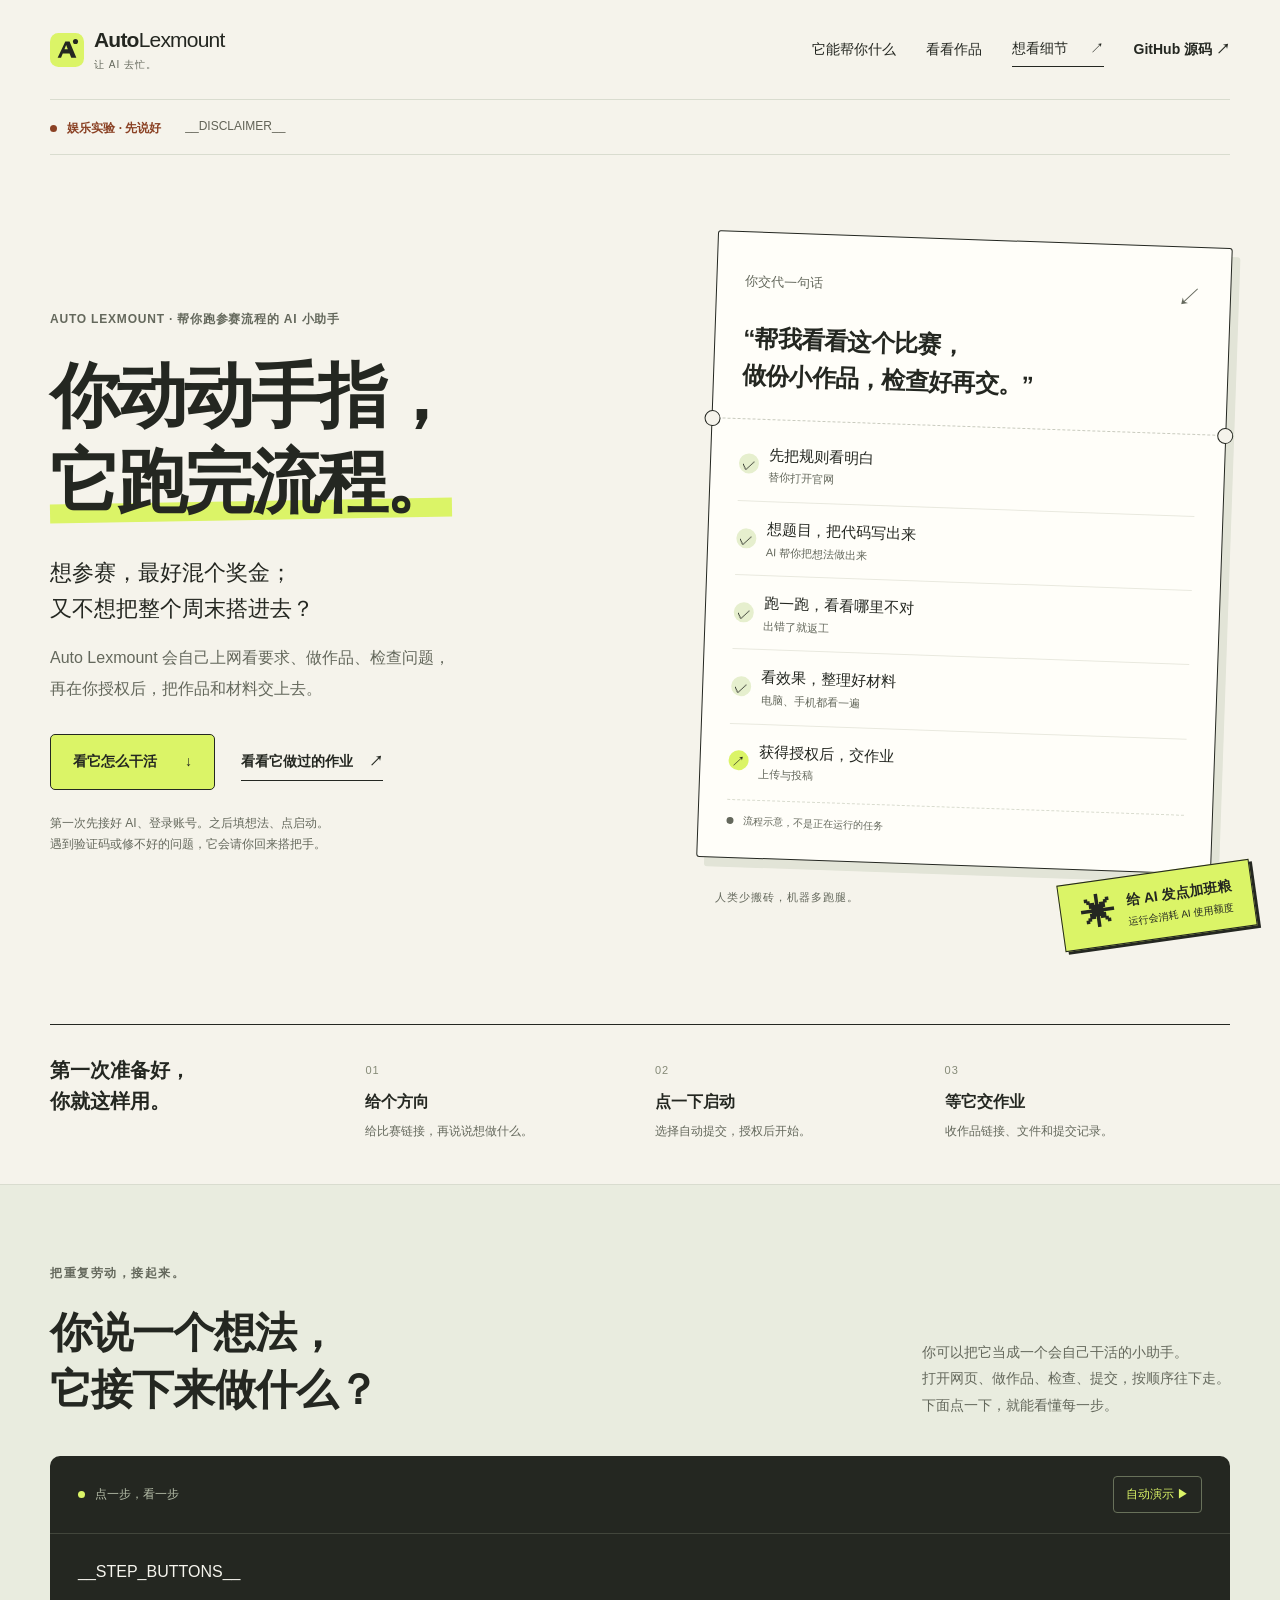
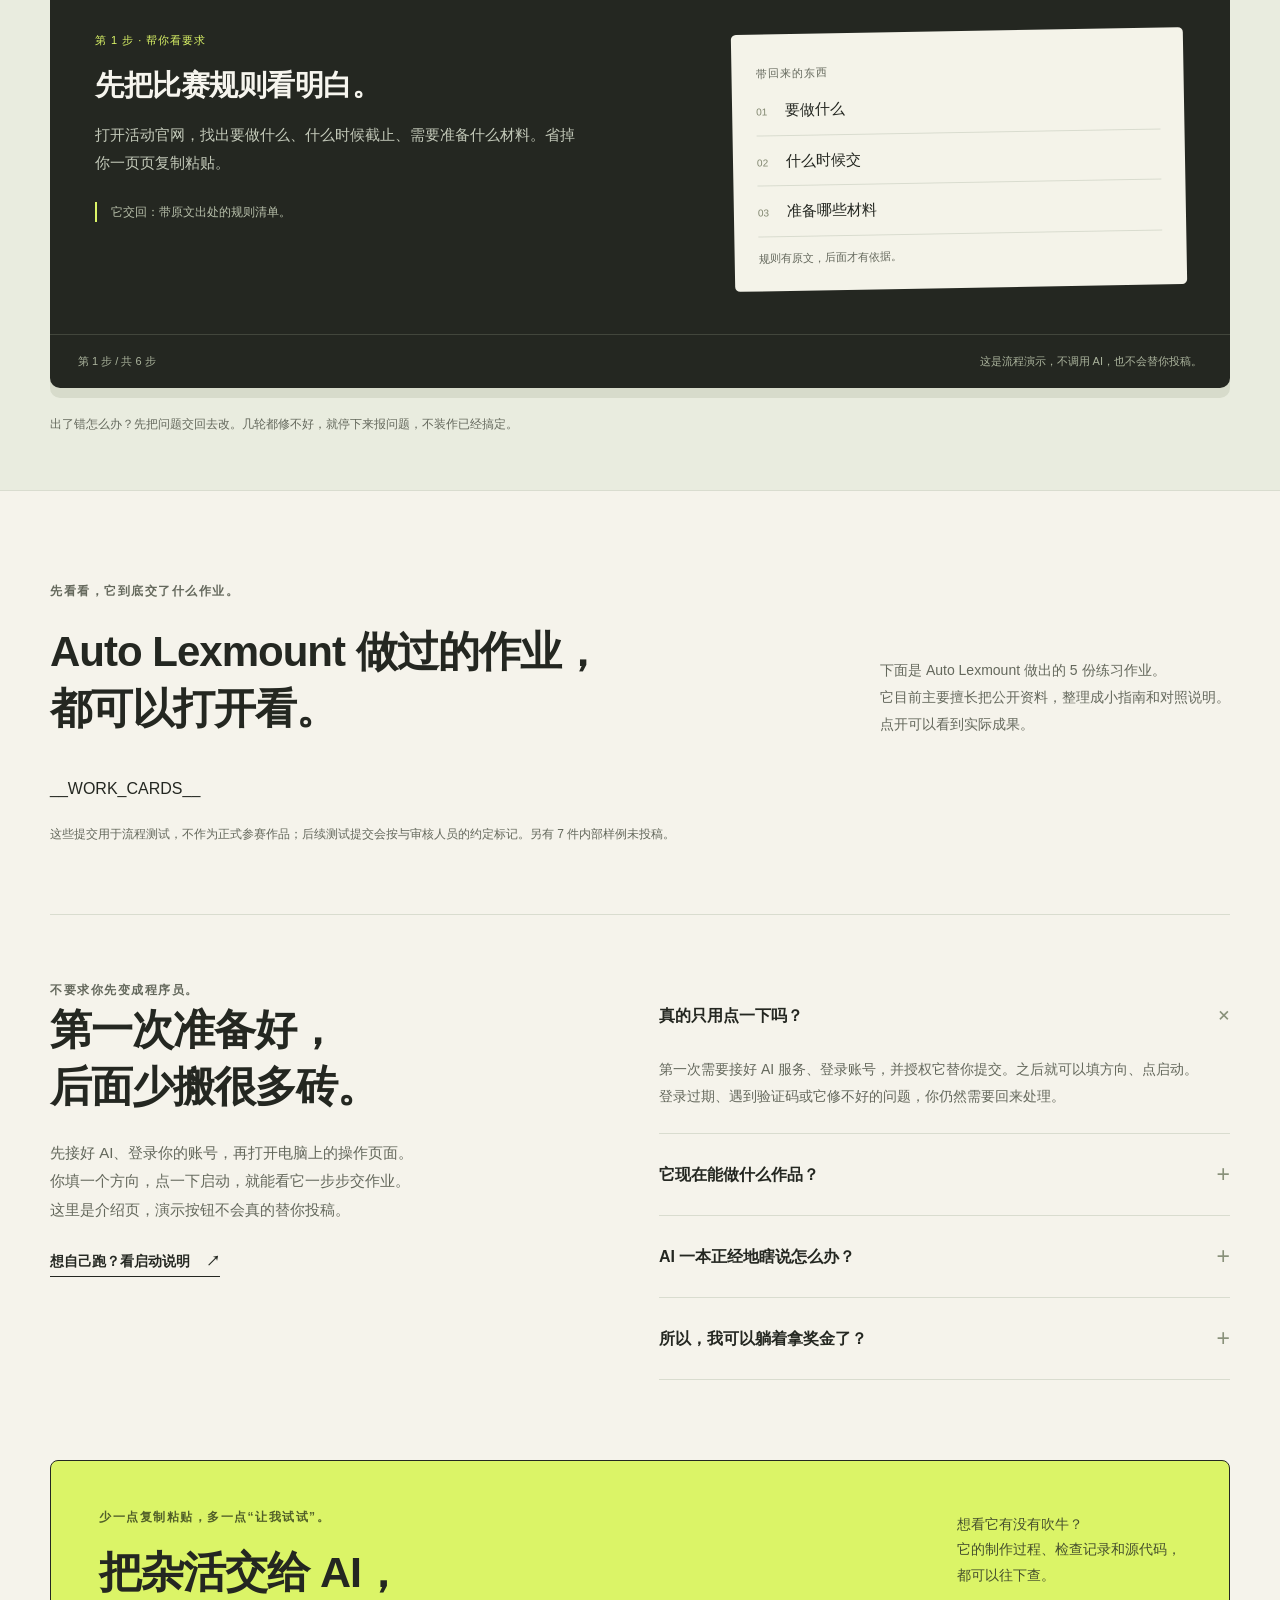
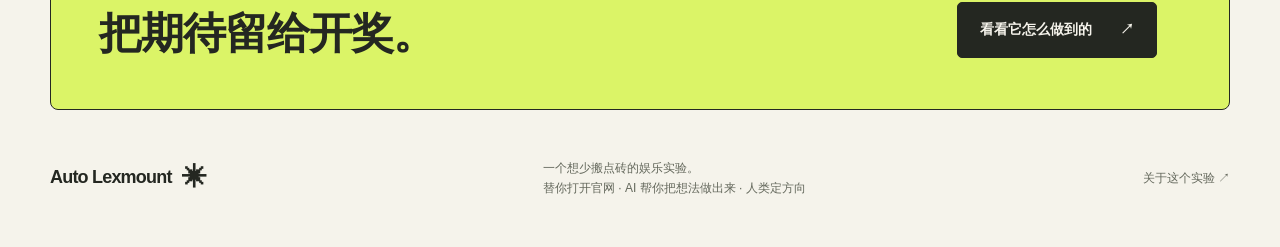
==== commit 90619cf9: "Add GitHub repository links to Yours showcase" ====
--- a/showcase/index.html
+++ b/showcase/index.html
@@ -3,7 +3,7 @@
 <head><meta charset="utf-8"><meta name="viewport" content="width=device-width,initial-scale=1"><meta name="description" content="想参赛，又不想反复搬砖？Auto Lexmount 把读规则、想点子、写代码、测试和投稿接成一条流水线。娱乐向自动化实验。"><meta name="theme-color" content="#f5f3eb"><title>__TITLE__</title><link rel="icon" href="mark.svg" type="image/svg+xml"><link rel="stylesheet" href="style.css"><script src="app.js" defer></script></head>
 <body>
 <a class="skip" href="#main">跳到正文</a>
-<header class="site-header wrap"><a class="brand" href="index.html" aria-label="Auto Lexmount 首页"><img src="mark.svg" width="34" height="34" alt=""><span>Auto<span class="brand-light">Lexmount</span><small>让 AI 去忙。</small></span></a><nav aria-label="主导航"><a href="#workflow">它能帮你什么</a><a href="#works">看看作品</a><a class="nav-proof" href="materials.html">想看细节 <span aria-hidden="true">↗</span></a></nav></header>
+<header class="site-header wrap"><a class="brand" href="index.html" aria-label="Auto Lexmount 首页"><img src="mark.svg" width="34" height="34" alt=""><span>Auto<span class="brand-light">Lexmount</span><small>让 AI 去忙。</small></span></a><nav aria-label="主导航"><a href="#workflow">它能帮你什么</a><a href="#works">看看作品</a><a class="nav-proof" href="materials.html">想看细节 <span aria-hidden="true">↗</span></a><a class="github-link" href="https://github.com/TorinTao/Auto-Lexmount" target="_blank" rel="noopener noreferrer">GitHub 源码 ↗</a></nav></header>
 <main id="main">
 <aside class="experiment wrap" aria-label="娱乐实验声明"><span class="experiment-label"><span class="dot"></span> 娱乐实验 · 先说好</span><p>__DISCLAIMER__</p></aside>
 <section class="hero wrap" aria-labelledby="hero-title">
--- a/showcase/style.css
+++ b/showcase/style.css
@@ -7,3 +7,5 @@
 .hero-body{max-width:35em}.hero-copy .eyebrow{letter-spacing:.8px;line-height:1.8}
 .hero{padding-top:58px;padding-bottom:72px}.paper-brief{font-size:24px}
 @media(max-width:700px){.hero{padding-top:32px;padding-bottom:42px}.hero-copy .eyebrow{font-size:11px;max-width:26em}.hero-body{line-height:1.85}.paper-brief{font-size:23px}.human-strip>div{grid-template-columns:25px 90px 1fr}.human-strip p{font-size:12px}.site-header nav{gap:12px}}
+
+.github-link{white-space:nowrap;font-weight:650}.source-actions{display:flex;gap:16px;align-items:center;flex-wrap:wrap}@media(max-width:700px){.site-header:has(nav){flex-wrap:wrap;padding-block:16px}.site-header nav{width:100%;justify-content:space-between;gap:10px}}
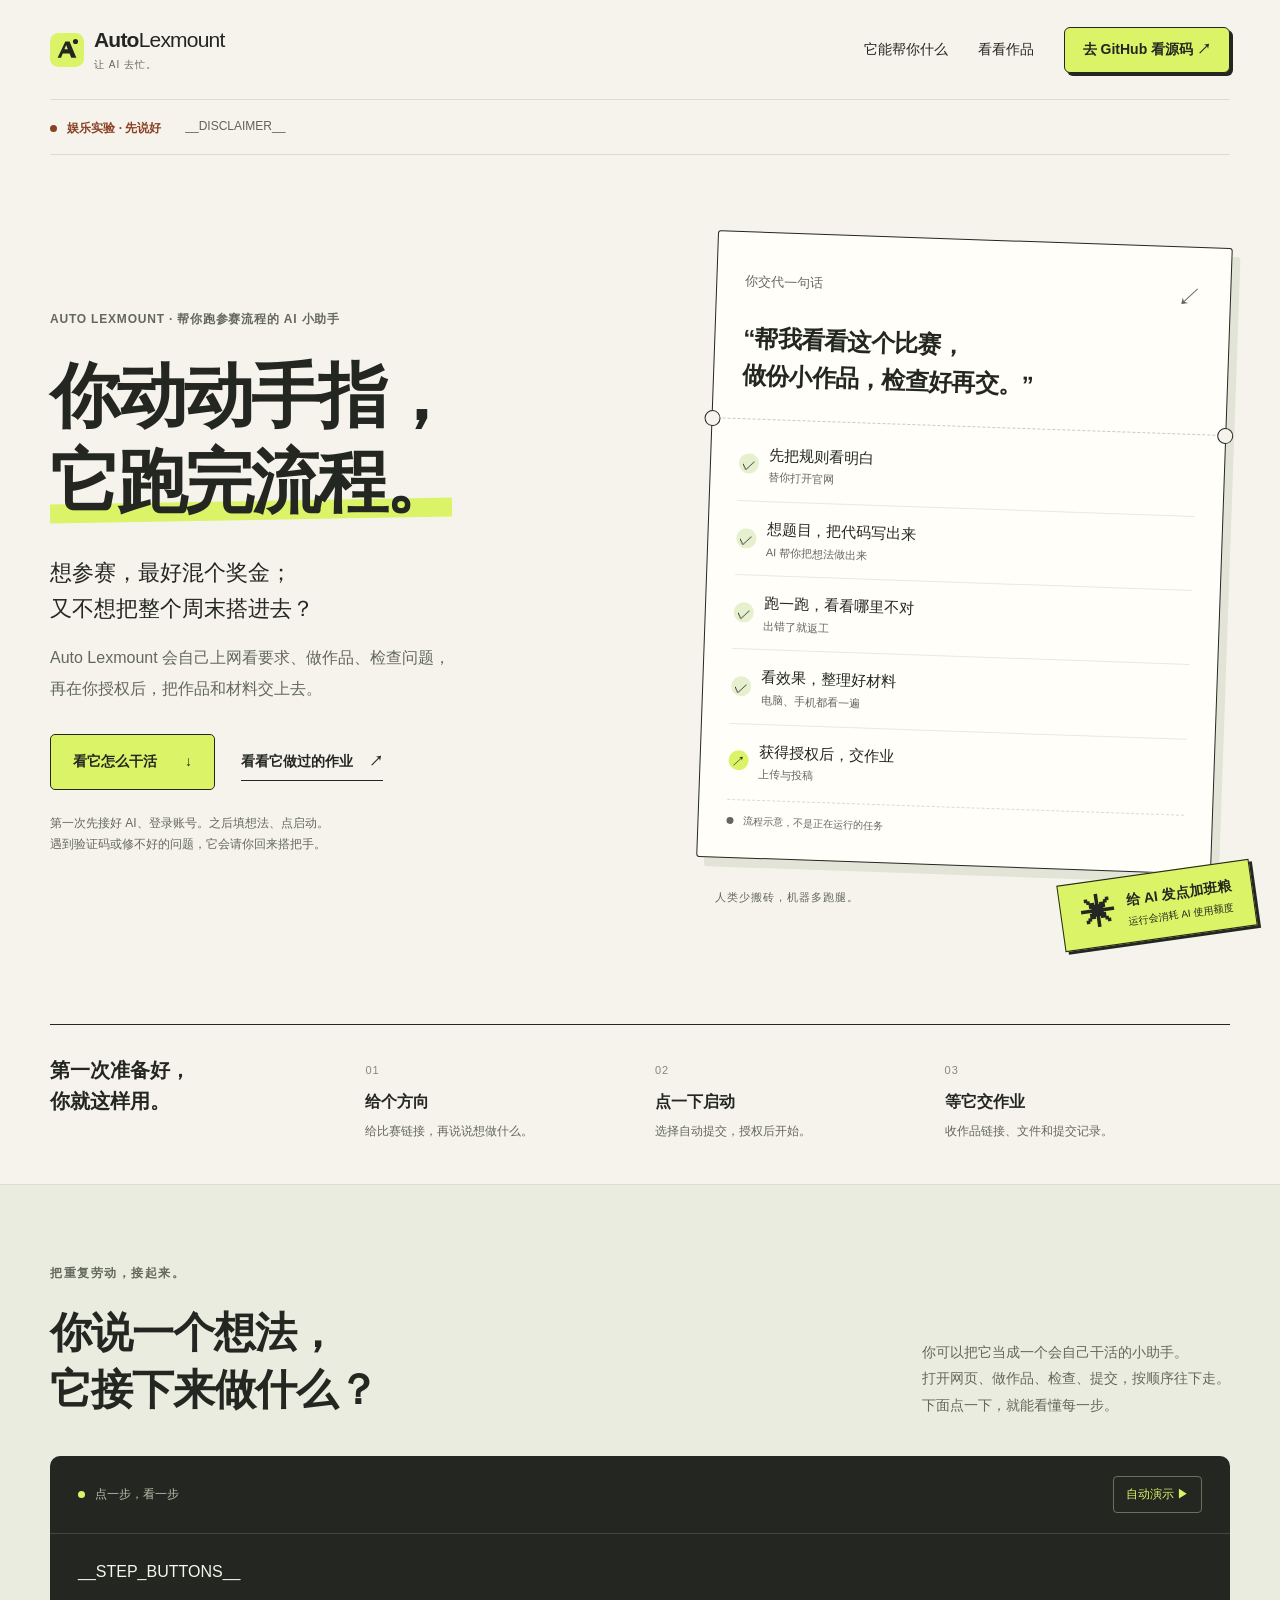
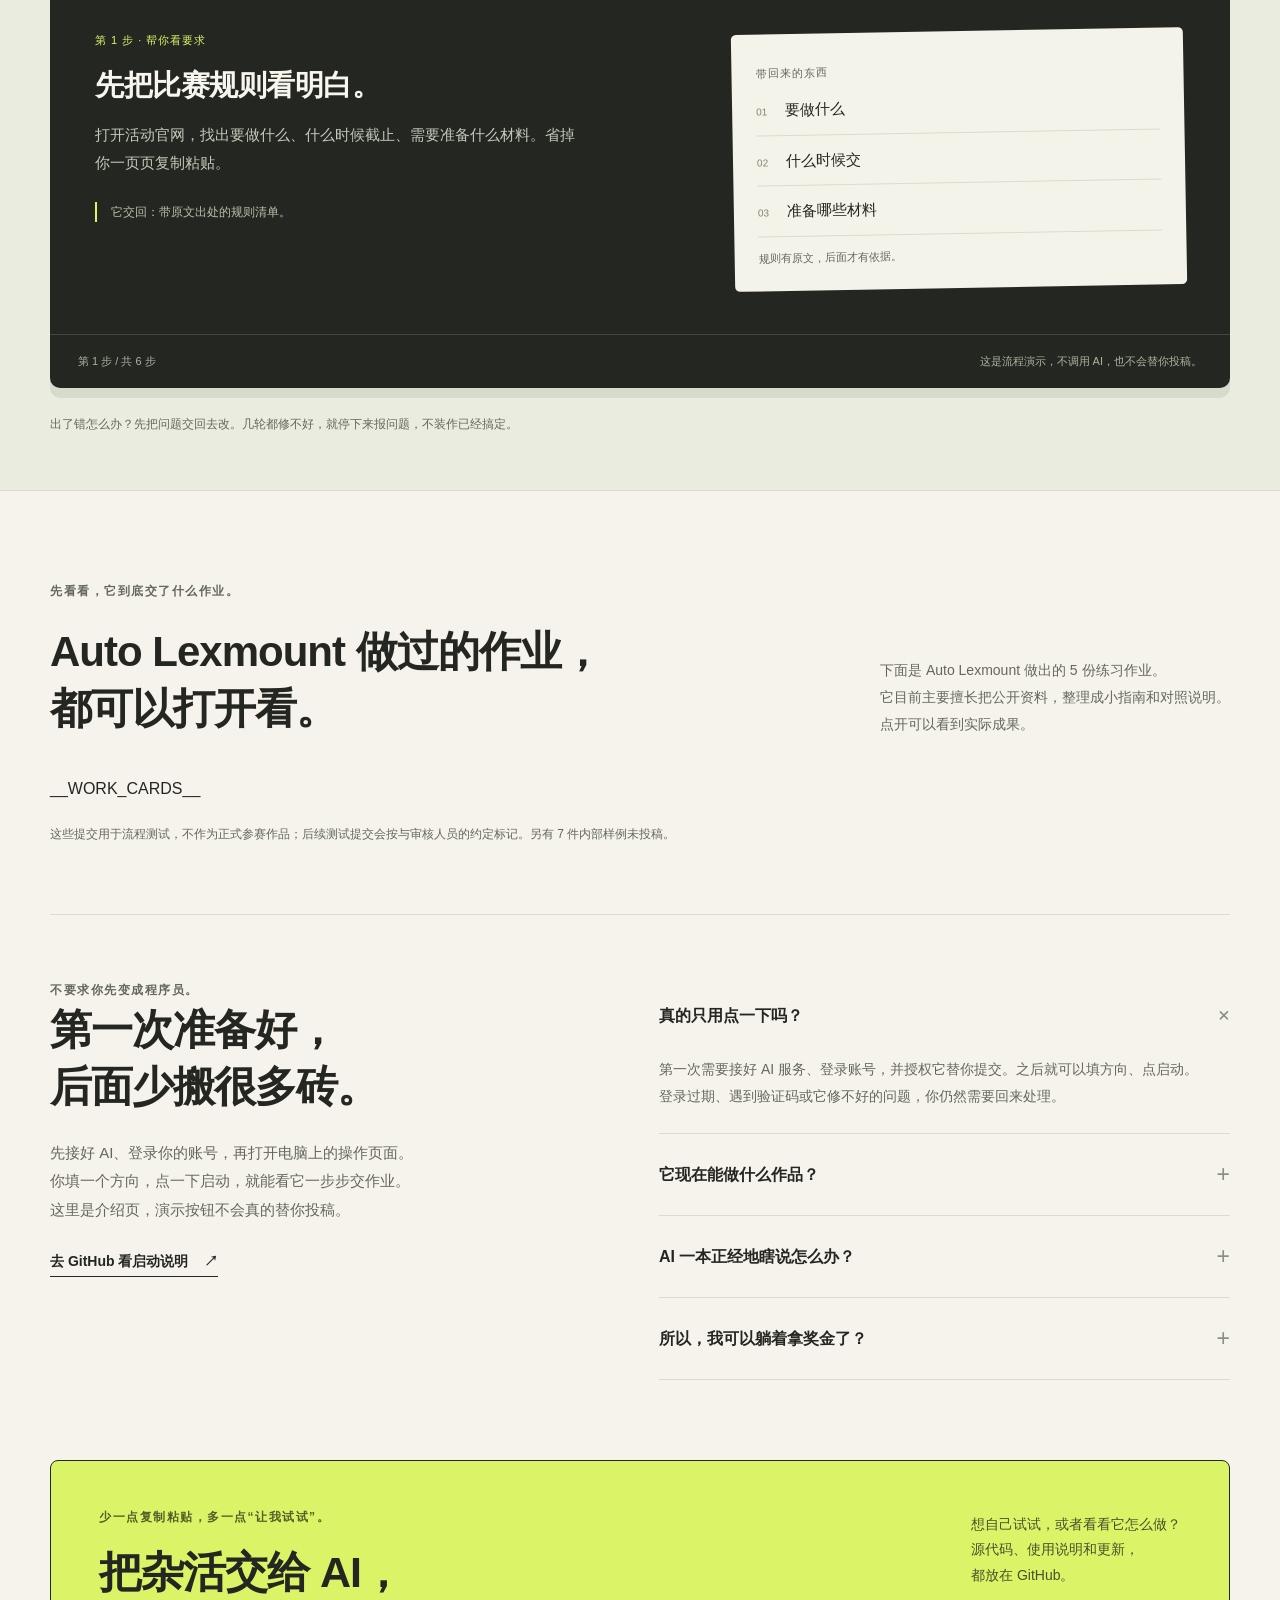
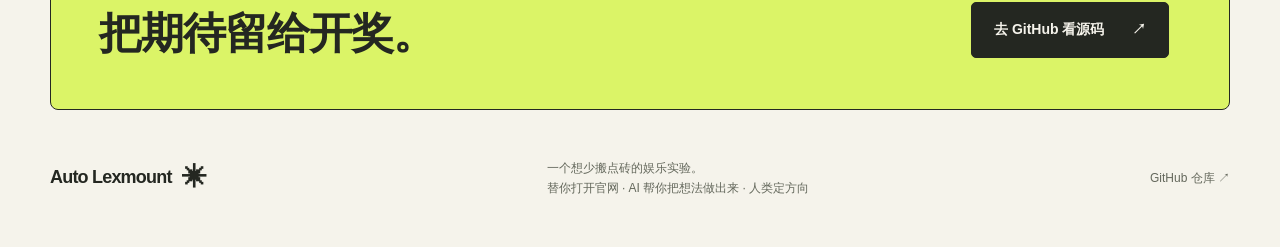
==== commit 9fc89b4f: "Replace showcase details page with prominent GitHub links" ====
--- a/showcase/index.html
+++ b/showcase/index.html
@@ -3,7 +3,7 @@
 <head><meta charset="utf-8"><meta name="viewport" content="width=device-width,initial-scale=1"><meta name="description" content="想参赛，又不想反复搬砖？Auto Lexmount 把读规则、想点子、写代码、测试和投稿接成一条流水线。娱乐向自动化实验。"><meta name="theme-color" content="#f5f3eb"><title>__TITLE__</title><link rel="icon" href="mark.svg" type="image/svg+xml"><link rel="stylesheet" href="style.css"><script src="app.js" defer></script></head>
 <body>
 <a class="skip" href="#main">跳到正文</a>
-<header class="site-header wrap"><a class="brand" href="index.html" aria-label="Auto Lexmount 首页"><img src="mark.svg" width="34" height="34" alt=""><span>Auto<span class="brand-light">Lexmount</span><small>让 AI 去忙。</small></span></a><nav aria-label="主导航"><a href="#workflow">它能帮你什么</a><a href="#works">看看作品</a><a class="nav-proof" href="materials.html">想看细节 <span aria-hidden="true">↗</span></a><a class="github-link" href="https://github.com/TorinTao/Auto-Lexmount" target="_blank" rel="noopener noreferrer">GitHub 源码 ↗</a></nav></header>
+<header class="site-header wrap"><a class="brand" href="index.html" aria-label="Auto Lexmount 首页"><img src="mark.svg" width="34" height="34" alt=""><span>Auto<span class="brand-light">Lexmount</span><small>让 AI 去忙。</small></span></a><nav aria-label="主导航"><a href="#workflow">它能帮你什么</a><a href="#works">看看作品</a><a class="github-link" href="https://github.com/TorinTao/Auto-Lexmount" target="_blank" rel="noopener noreferrer">去 GitHub 看源码 ↗</a></nav></header>
 <main id="main">
 <aside class="experiment wrap" aria-label="娱乐实验声明"><span class="experiment-label"><span class="dot"></span> 娱乐实验 · 先说好</span><p>__DISCLAIMER__</p></aside>
 <section class="hero wrap" aria-labelledby="hero-title">
@@ -18,8 +18,8 @@
 <div class="demo"><div class="demo-toolbar"><span><span class="dot"></span> 点一步，看一步</span><button id="play-demo" type="button">自动演示 <span aria-hidden="true">▶</span></button></div><div class="step-tabs" role="tablist" aria-label="流水线的六个步骤">__STEP_BUTTONS__</div><section id="step-panel" role="tabpanel" tabindex="0" aria-labelledby="step-0"><div class="step-copy"><p id="step-owner" class="demo-owner">第 1 步 · 帮你看要求</p><h3 id="step-title">先把比赛规则看明白。</h3><p id="step-description">打开活动官网，找出要做什么、什么时候截止、需要准备什么材料。省掉你一页页复制粘贴。</p><p id="step-detail" class="step-detail">它交回：带原文出处的规则清单。</p></div><div class="step-artifact"><span id="artifact-label">带回来的东西</span><div id="artifact-content"><p><span>01</span> 要做什么</p><p><span>02</span> 什么时候交</p><p><span>03</span> 准备哪些材料</p></div><small id="artifact-foot">规则有原文，后面才有依据。</small></div></section><div class="demo-footer"><span id="step-progress" aria-live="polite">第 1 步 / 共 6 步</span><p>这是流程演示，不调用 AI，也不会替你投稿。</p></div></div>
 <p class="workflow-note">出了错怎么办？先把问题交回去改。几轮都修不好，就停下来报问题，不装作已经搞定。</p></div></section>
 <section class="works-section wrap" id="works" aria-labelledby="works-title"><div class="section-top"><div><p class="eyebrow">先看看，它到底交了什么作业。</p><h2 id="works-title">Auto Lexmount 做过的作业，<br>都可以打开看。</h2></div><p class="section-intro">下面是 Auto Lexmount 做出的 5 份练习作业。<br>它目前主要擅长把公开资料，整理成小指南和对照说明。<br>点开可以看到实际成果。</p></div><div class="works-grid">__WORK_CARDS__</div><p class="fine works-note">这些提交用于流程测试，不作为正式参赛作品；后续测试提交会按与审核人员的约定标记。另有 7 件内部样例未投稿。</p></section>
-<section class="people-section wrap" id="start" aria-labelledby="start-title"><div class="start-note"><span class="eyebrow">不要求你先变成程序员。</span><h2 id="start-title">第一次准备好，<br>后面少搬很多砖。</h2><p>先接好 AI、登录你的账号，再打开电脑上的操作页面。你填一个方向，点一下启动，就能看它一步步交作业。这里是介绍页，演示按钮不会真的替你投稿。</p><a class="text-link" href="materials.html#start-guide">想自己跑？看启动说明 <span aria-hidden="true">↗</span></a></div><div class="faq"><details open><summary>真的只用点一下吗？<span aria-hidden="true">+</span></summary><p>第一次需要接好 AI 服务、登录账号，并授权它替你提交。之后就可以填方向、点启动。登录过期、遇到验证码或它修不好的问题，你仍然需要回来处理。</p></details><details><summary>它现在能做什么作品？<span aria-hidden="true">+</span></summary><p>现在擅长读 1–3 个公开网页，做成小指南、资料整理和对照说明，还会附上出处。复杂网站、大型软件，还不是它目前的强项。</p></details><details><summary>AI 一本正经地瞎说怎么办？<span aria-hidden="true">+</span></summary><p>它会真的试着运行、对照原文，再打开电脑和手机页面检查。说明里难懂的词，也会要求改成大白话。发现问题就返工，修不好会停下来；重要内容仍建议你再看一眼。</p></details><details><summary>所以，我可以躺着拿奖金了？<span aria-hidden="true">+</span></summary><p>可以先坐着等它交作业。能不能拿奖，还得看作品和评审——流水线负责干活，不包中奖。</p></details></div></section>
-<section class="closing wrap"><div><p class="eyebrow">少一点复制粘贴，多一点“让我试试”。</p><h2>把杂活交给 AI，<br>把期待留给开奖。</h2></div><div><p>想看它有没有吹牛？<br>它的制作过程、检查记录和源代码，<br>都可以往下查。</p><a class="button dark" href="materials.html">看看它怎么做到的 <span aria-hidden="true">↗</span></a></div></section>
-</main><footer class="site-footer wrap"><a class="brand" href="index.html">Auto Lexmount<span class="footer-dot">✳</span></a><p>一个想少搬点砖的娱乐实验。<br>替你打开官网 · AI 帮你把想法做出来 · 人类定方向</p><a href="materials.html#about">关于这个实验 ↗</a></footer>
+<section class="people-section wrap" id="start" aria-labelledby="start-title"><div class="start-note"><span class="eyebrow">不要求你先变成程序员。</span><h2 id="start-title">第一次准备好，<br>后面少搬很多砖。</h2><p>先接好 AI、登录你的账号，再打开电脑上的操作页面。你填一个方向，点一下启动，就能看它一步步交作业。这里是介绍页，演示按钮不会真的替你投稿。</p><a class="text-link" href="https://github.com/TorinTao/Auto-Lexmount" target="_blank" rel="noopener noreferrer">去 GitHub 看启动说明 <span aria-hidden="true">↗</span></a></div><div class="faq"><details open><summary>真的只用点一下吗？<span aria-hidden="true">+</span></summary><p>第一次需要接好 AI 服务、登录账号，并授权它替你提交。之后就可以填方向、点启动。登录过期、遇到验证码或它修不好的问题，你仍然需要回来处理。</p></details><details><summary>它现在能做什么作品？<span aria-hidden="true">+</span></summary><p>现在擅长读 1–3 个公开网页，做成小指南、资料整理和对照说明，还会附上出处。复杂网站、大型软件，还不是它目前的强项。</p></details><details><summary>AI 一本正经地瞎说怎么办？<span aria-hidden="true">+</span></summary><p>它会真的试着运行、对照原文，再打开电脑和手机页面检查。说明里难懂的词，也会要求改成大白话。发现问题就返工，修不好会停下来；重要内容仍建议你再看一眼。</p></details><details><summary>所以，我可以躺着拿奖金了？<span aria-hidden="true">+</span></summary><p>可以先坐着等它交作业。能不能拿奖，还得看作品和评审——流水线负责干活，不包中奖。</p></details></div></section>
+<section class="closing wrap"><div><p class="eyebrow">少一点复制粘贴，多一点“让我试试”。</p><h2>把杂活交给 AI，<br>把期待留给开奖。</h2></div><div><p>想自己试试，或者看看它怎么做？<br>源代码、使用说明和更新，<br>都放在 GitHub。</p><a class="button dark" href="https://github.com/TorinTao/Auto-Lexmount" target="_blank" rel="noopener noreferrer">去 GitHub 看源码 <span aria-hidden="true">↗</span></a></div></section>
+</main><footer class="site-footer wrap"><a class="brand" href="index.html">Auto Lexmount<span class="footer-dot">✳</span></a><p>一个想少搬点砖的娱乐实验。<br>替你打开官网 · AI 帮你把想法做出来 · 人类定方向</p><a href="https://github.com/TorinTao/Auto-Lexmount" target="_blank" rel="noopener noreferrer">GitHub 仓库 ↗</a></footer>
 <dialog id="preview-dialog" aria-label="测试作品截图"><div class="dialog-head"><strong id="preview-title">作品截图</strong><button id="close-preview" aria-label="关闭截图" type="button">×</button></div><img id="preview-image" alt=""><p class="fine">实际运行截图。想看可操作页面，请打开对应测试作品。</p></dialog><div class="toast" id="toast" role="status" aria-live="polite"></div>
 </body></html>
--- a/showcase/style.css
+++ b/showcase/style.css
@@ -1,7 +1,7 @@
-:root{--paper:#f5f3eb;--ink:#242721;--muted:#64685c;--line:#d9dccf;--lime:#dbf467;--soft:#eeeee4;--orange:#d26037}*{box-sizing:border-box}html{scroll-behavior:smooth;scroll-padding-top:28px}body{margin:0;background:var(--paper);color:var(--ink);font:16px/1.7 -apple-system,BlinkMacSystemFont,"Segoe UI","Microsoft YaHei",sans-serif}button,input{font:inherit}a{color:inherit;text-decoration:none}button,a{touch-action:manipulation}button{cursor:pointer}a:focus-visible,button:focus-visible,summary:focus-visible,input:focus-visible{outline:3px solid #9b512c;outline-offset:5px}::selection{background:var(--lime);color:var(--ink)}.wrap{width:min(1180px,calc(100% - 80px));margin-inline:auto}.skip{position:absolute;left:10px;top:-80px;background:var(--lime);padding:10px;z-index:50}.skip:focus{top:10px}.site-header{display:flex;justify-content:space-between;align-items:center;min-height:100px;gap:24px;border-bottom:1px solid var(--line)}.brand{display:flex;align-items:center;gap:10px;font-weight:800;font-size:21px;letter-spacing:-.8px;line-height:1.1}.brand-light{font-weight:500}.brand small{display:block;letter-spacing:1px;font-weight:400;font-size:10px;line-height:1.3;margin-top:6px;color:var(--muted)}.site-header nav{display:flex;gap:30px;align-items:center;font-size:14px}.nav-proof{border-bottom:1px solid;padding:5px 0}.nav-proof span{margin-left:18px}.experiment{display:flex;gap:24px;align-items:start;padding:16px 0;border-bottom:1px solid var(--line);font-size:12px;color:#626357}.experiment-label{flex:none;color:#8a4023;font-size:12px;font-weight:700;padding-top:2px}.dot{display:inline-block;width:7px;height:7px;background:currentColor;border-radius:50%;margin-right:7px}.experiment p{margin:0;max-width:850px;line-height:1.7}.hero{display:grid;grid-template-columns:1.14fr 1fr;gap:60px;padding-top:80px;padding-bottom:94px;align-items:center}.eyebrow{font-size:12px;font-weight:600;letter-spacing:1.5px;margin:0 0 22px;color:var(--muted)}h1,h2,h3,p{margin-top:0}h1{font-size:clamp(44px,5.5vw,76px);line-height:1.22;letter-spacing:-3px;margin-bottom:30px;font-weight:850}h1 span{position:relative;isolation:isolate;white-space:nowrap}h1 span:after{content:"";position:absolute;z-index:-1;height:24%;bottom:1px;left:0;right:0;background:var(--lime);transform:rotate(-1deg)}.hero-lead{font-size:22px;line-height:1.65;margin-bottom:16px}.hero-body{font-size:16px;color:var(--muted);line-height:1.9;margin-bottom:30px}.actions{display:flex;gap:26px;align-items:center;flex-wrap:wrap}.button{display:inline-flex;align-items:center;justify-content:space-between;gap:28px;padding:15px 22px;font-size:14px;font-weight:700;border:1px solid var(--ink);border-radius:5px;min-height:52px;transition:transform .16s,box-shadow .16s}.button:hover{transform:translateY(-2px);box-shadow:3px 4px 0 var(--ink)}.primary{background:var(--lime)}.dark{background:var(--ink);color:var(--paper)}.text-link{font-size:14px;font-weight:600;border-bottom:1px solid var(--ink);padding:7px 0}.text-link span{margin-left:12px}.fine{font-size:12px;color:var(--muted);line-height:1.8}.hero-fine{margin-top:23px;margin-bottom:0}.hero-art{position:relative;padding:26px 8px 45px 0;min-width:0}.paper{background:#fffef9;border:1.5px solid var(--ink);padding:28px;box-shadow:8px 9px 0 #e2e4d7;transform:rotate(2deg);border-radius:3px}.paper-top{display:flex;justify-content:space-between;align-items:center;font-size:13px;color:var(--muted)}.mini-arrow{font-size:25px}.paper-brief{font-size:26px;font-weight:650;line-height:1.55;margin:16px 0 25px;letter-spacing:-.7px}.tear{border-top:1px dashed #c9cbbf;position:relative;margin:0 -28px 8px}.tear:before,.tear:after{content:"";position:absolute;width:14px;height:14px;background:var(--paper);border:1px solid var(--ink);border-radius:50%;top:-8px}.tear:before{left:-8px}.tear:after{right:-8px}.job-list>div{display:grid;grid-template-columns:21px 1fr;column-gap:9px;align-items:center;padding:14px 0;border-bottom:1px solid #e9e9df;font-size:15px}.job-list small{grid-column:2;font-size:11px;color:var(--muted);margin-top:1px}.job-check{font-size:14px;width:20px;height:20px;border-radius:50%;background:#e6efce;display:grid;place-items:center;grid-row:span 2}.job-list .last-job{border:0}.last-job .job-check{background:var(--lime)}.paper-bottom{font-size:10px;color:var(--muted);border-top:1px dashed var(--line);padding-top:12px;margin-top:2px}.food-ticket{display:flex;align-items:center;gap:12px;background:var(--lime);border:1px solid var(--ink);padding:12px 20px;position:absolute;right:-24px;bottom:13px;transform:rotate(-8deg);box-shadow:3px 3px 0 var(--ink);font-size:14px;font-weight:700}.food-ticket small{display:block;font-size:10px;font-weight:400}.ticket-star{font-size:34px;line-height:1}.art-label{font-size:11px;letter-spacing:1px;color:var(--muted);margin:22px 0 0 8px}.human-strip{border-top:1px solid var(--ink);padding:30px 0 42px;display:grid;grid-template-columns:1.1fr 1fr 1fr 1.1fr;gap:30px}.human-strip h2{font-size:20px;line-height:1.55;margin:0}.step-num{font-size:11px;letter-spacing:1px;color:#858a77}.human-strip h3{font-size:16px;margin:6px 0}.human-strip p{font-size:12px;color:var(--muted);margin:0}.workflow-section{background:#e9ecdf;border-block:1px solid var(--line);padding:78px 0 56px}.section-top{display:flex;justify-content:space-between;gap:40px;align-items:end;margin-bottom:38px}.section-top h2,.start-note h2{font-size:clamp(28px,3.5vw,42px);line-height:1.35;letter-spacing:-1px;margin:0}.section-intro{font-size:14px;line-height:1.9;color:var(--muted);margin:0;max-width:360px}.demo{background:#242721;color:#f6f5ee;border-radius:10px;overflow:hidden;box-shadow:0 10px 0 #d7dbcb}.demo-toolbar{padding:20px 28px;border-bottom:1px solid #42463c;display:flex;align-items:center;justify-content:space-between;font-size:12px;color:#b7bfaa}.demo-toolbar .dot{color:var(--lime)}#play-demo{background:transparent;border:1px solid #68715a;color:var(--lime);border-radius:4px;font-size:12px;padding:7px 12px}.step-tabs{display:grid;grid-template-columns:repeat(6,1fr);gap:8px;padding:24px 28px 0}.step-tabs button{padding:13px 6px;border:1px solid #535b48;border-radius:4px;color:#c4cbbb;background:transparent;font-size:13px;transition:background .15s}.step-tabs button small{display:block;font-size:10px;opacity:.7;margin-bottom:4px}.step-tabs button[aria-selected=true]{background:var(--lime);color:var(--ink);border-color:var(--lime);font-weight:700}#step-panel{display:grid;grid-template-columns:1.3fr 1fr;gap:50px;padding:46px 45px;min-height:310px}.demo-owner{font-size:11px;letter-spacing:1px;color:var(--lime);margin-bottom:14px}#step-title{font-size:29px;line-height:1.45;margin-bottom:15px;letter-spacing:-.5px}#step-description{font-size:15px;color:#c3c9b9;line-height:1.9;max-width:490px}.step-detail{font-size:12px;color:#b7bfaa;border-left:2px solid var(--lime);padding-left:14px;margin:24px 0 0}.step-artifact{background:#f4f3e9;color:var(--ink);padding:24px;border-radius:5px;transform:rotate(-1deg);align-self:center}.step-artifact>span{font-size:11px;color:var(--muted);letter-spacing:1px}.step-artifact p{border-bottom:1px solid var(--line);padding:12px 0;margin:0;font-size:15px}.step-artifact p span{font-size:10px;margin-right:14px;color:#80866f}.step-artifact small{display:block;color:var(--muted);font-size:11px;margin-top:12px}.demo-footer{padding:17px 28px;display:flex;justify-content:space-between;gap:20px;border-top:1px solid #42463c;font-size:11px;color:#abb49d}.demo-footer p{margin:0}.workflow-note{font-size:12px;color:var(--muted);margin:26px 0 0}.works-section{padding-block:90px 68px}.works-grid{display:grid;grid-template-columns:1fr 1fr;gap:26px}.work-card{min-width:0;background:#fffef8;border:1px solid var(--line);border-radius:8px;overflow:hidden}.work-image{display:block;width:100%;height:240px;padding:0;border:0;border-bottom:1px solid var(--line);background:#eaecdf;overflow:hidden;position:relative;cursor:zoom-in}.work-image img{width:100%;height:100%;object-fit:cover;object-position:top;transition:transform .3s}.work-image:hover img{transform:scale(1.025)}.image-hint{position:absolute;right:14px;bottom:13px;border:1px solid #c7cbbd;border-radius:4px;background:#fffffff0;font-size:11px;padding:4px 9px;color:var(--ink)}.work-body{padding:25px 26px}.work-badge{display:inline-block;font-size:10px;letter-spacing:1px;font-weight:650;color:#677253;margin-bottom:10px}.work-body h3{font-size:23px;line-height:1.4;margin:0 0 9px;letter-spacing:-.5px}.work-body>p{font-size:14px;color:var(--muted);margin-bottom:20px;line-height:1.8}.work-bottom{display:flex;justify-content:space-between;align-items:center;gap:10px;flex-wrap:wrap}.work-bottom>a{font-size:13px;font-weight:650;border-bottom:1px solid;padding-bottom:3px}.copy-code{font-size:11px;background:var(--soft);border:1px solid #dedfd5;border-radius:4px;padding:6px 9px;color:#5f6654;min-height:36px}.copy-code strong{font-size:11px;font-weight:650;margin-left:4px;letter-spacing:.8px}.featured{grid-column:1/-1;display:grid;grid-template-columns:1.1fr 1fr}.featured .work-image{height:320px;border-bottom:0;border-right:1px solid var(--line)}.featured .work-body{padding:36px;display:flex;flex-direction:column;justify-content:center}.featured h3{font-size:29px}.featured .work-bottom{margin-top:10px}.works-note{margin:22px 0 0;max-width:900px}.people-section{display:grid;grid-template-columns:1fr 1.1fr;gap:90px;padding:60px 0 80px;border-top:1px solid var(--line)}.start-note>p{font-size:15px;color:var(--muted);line-height:1.9;margin:23px 0;max-width:370px}.faq details{border-bottom:1px solid var(--line)}.faq summary{list-style:none;display:flex;justify-content:space-between;align-items:center;gap:20px;font-size:16px;font-weight:600;cursor:pointer;padding:21px 0}.faq summary::-webkit-details-marker{display:none}.faq summary span{font-size:23px;font-weight:400;color:#89917a;transition:transform .15s}.faq details[open] summary span{transform:rotate(45deg)}.faq p{font-size:14px;color:var(--muted);line-height:1.95;padding-right:20px;margin:0 0 22px}.closing{background:var(--lime);border:1px solid var(--ink);border-radius:8px;padding:46px 48px;display:flex;justify-content:space-between;align-items:center;gap:40px}.closing h2{font-size:clamp(29px,3.5vw,43px);line-height:1.4;margin:0;letter-spacing:-1px}.closing .eyebrow{color:#526029;margin-bottom:15px}.closing>div:last-child>p{font-size:14px;color:#46502d;line-height:1.8}.site-footer{display:flex;justify-content:space-between;align-items:center;gap:30px;padding-block:48px;font-size:12px}.site-footer .brand{font-size:18px}.footer-dot{font-size:25px}.site-footer p{margin:0;color:var(--muted)}.site-footer>a:last-child{font-size:12px;color:var(--muted)}dialog{border:1px solid var(--line);border-radius:10px;padding:20px;max-width:min(1000px,94vw);max-height:92vh;background:var(--paper);color:var(--ink)}dialog::backdrop{background:#181c16cc}.dialog-head{display:flex;gap:20px;justify-content:space-between;align-items:center;margin-bottom:16px;font-size:16px}.dialog-head button{border:1px solid var(--line);background:white;border-radius:50%;width:38px;height:38px;font-size:25px;flex:none}#preview-image{display:block;width:100%;height:auto;border-radius:5px}dialog .fine{margin:12px 0 0}.toast{position:fixed;bottom:24px;left:50%;transform:translateX(-50%);background:var(--ink);color:var(--paper);font-size:13px;padding:10px 20px;border-radius:5px;z-index:80;opacity:0;pointer-events:none;transition:opacity .2s;max-width:90vw}.toast.visible{opacity:1}
+:root{--paper:#f5f3eb;--ink:#242721;--muted:#64685c;--line:#d9dccf;--lime:#dbf467;--soft:#eeeee4;--orange:#d26037}*{box-sizing:border-box}html{scroll-behavior:smooth;scroll-padding-top:28px}body{margin:0;background:var(--paper);color:var(--ink);font:16px/1.7 -apple-system,BlinkMacSystemFont,"Segoe UI","Microsoft YaHei",sans-serif}button,input{font:inherit}a{color:inherit;text-decoration:none}button,a{touch-action:manipulation}button{cursor:pointer}a:focus-visible,button:focus-visible,summary:focus-visible,input:focus-visible{outline:3px solid #9b512c;outline-offset:5px}::selection{background:var(--lime);color:var(--ink)}.wrap{width:min(1180px,calc(100% - 80px));margin-inline:auto}.skip{position:absolute;left:10px;top:-80px;background:var(--lime);padding:10px;z-index:50}.skip:focus{top:10px}.site-header{display:flex;justify-content:space-between;align-items:center;min-height:100px;gap:24px;border-bottom:1px solid var(--line)}.brand{display:flex;align-items:center;gap:10px;font-weight:800;font-size:21px;letter-spacing:-.8px;line-height:1.1}.brand-light{font-weight:500}.brand small{display:block;letter-spacing:1px;font-weight:400;font-size:10px;line-height:1.3;margin-top:6px;color:var(--muted)}.site-header nav{display:flex;gap:30px;align-items:center;font-size:14px}.experiment{display:flex;gap:24px;align-items:start;padding:16px 0;border-bottom:1px solid var(--line);font-size:12px;color:#626357}.experiment-label{flex:none;color:#8a4023;font-size:12px;font-weight:700;padding-top:2px}.dot{display:inline-block;width:7px;height:7px;background:currentColor;border-radius:50%;margin-right:7px}.experiment p{margin:0;max-width:850px;line-height:1.7}.hero{display:grid;grid-template-columns:1.14fr 1fr;gap:60px;padding-top:80px;padding-bottom:94px;align-items:center}.eyebrow{font-size:12px;font-weight:600;letter-spacing:1.5px;margin:0 0 22px;color:var(--muted)}h1,h2,h3,p{margin-top:0}h1{font-size:clamp(44px,5.5vw,76px);line-height:1.22;letter-spacing:-3px;margin-bottom:30px;font-weight:850}h1 span{position:relative;isolation:isolate;white-space:nowrap}h1 span:after{content:"";position:absolute;z-index:-1;height:24%;bottom:1px;left:0;right:0;background:var(--lime);transform:rotate(-1deg)}.hero-lead{font-size:22px;line-height:1.65;margin-bottom:16px}.hero-body{font-size:16px;color:var(--muted);line-height:1.9;margin-bottom:30px}.actions{display:flex;gap:26px;align-items:center;flex-wrap:wrap}.button{display:inline-flex;align-items:center;justify-content:space-between;gap:28px;padding:15px 22px;font-size:14px;font-weight:700;border:1px solid var(--ink);border-radius:5px;min-height:52px;transition:transform .16s,box-shadow .16s}.button:hover{transform:translateY(-2px);box-shadow:3px 4px 0 var(--ink)}.primary{background:var(--lime)}.dark{background:var(--ink);color:var(--paper)}.text-link{font-size:14px;font-weight:600;border-bottom:1px solid var(--ink);padding:7px 0}.text-link span{margin-left:12px}.fine{font-size:12px;color:var(--muted);line-height:1.8}.hero-fine{margin-top:23px;margin-bottom:0}.hero-art{position:relative;padding:26px 8px 45px 0;min-width:0}.paper{background:#fffef9;border:1.5px solid var(--ink);padding:28px;box-shadow:8px 9px 0 #e2e4d7;transform:rotate(2deg);border-radius:3px}.paper-top{display:flex;justify-content:space-between;align-items:center;font-size:13px;color:var(--muted)}.mini-arrow{font-size:25px}.paper-brief{font-size:26px;font-weight:650;line-height:1.55;margin:16px 0 25px;letter-spacing:-.7px}.tear{border-top:1px dashed #c9cbbf;position:relative;margin:0 -28px 8px}.tear:before,.tear:after{content:"";position:absolute;width:14px;height:14px;background:var(--paper);border:1px solid var(--ink);border-radius:50%;top:-8px}.tear:before{left:-8px}.tear:after{right:-8px}.job-list>div{display:grid;grid-template-columns:21px 1fr;column-gap:9px;align-items:center;padding:14px 0;border-bottom:1px solid #e9e9df;font-size:15px}.job-list small{grid-column:2;font-size:11px;color:var(--muted);margin-top:1px}.job-check{font-size:14px;width:20px;height:20px;border-radius:50%;background:#e6efce;display:grid;place-items:center;grid-row:span 2}.job-list .last-job{border:0}.last-job .job-check{background:var(--lime)}.paper-bottom{font-size:10px;color:var(--muted);border-top:1px dashed var(--line);padding-top:12px;margin-top:2px}.food-ticket{display:flex;align-items:center;gap:12px;background:var(--lime);border:1px solid var(--ink);padding:12px 20px;position:absolute;right:-24px;bottom:13px;transform:rotate(-8deg);box-shadow:3px 3px 0 var(--ink);font-size:14px;font-weight:700}.food-ticket small{display:block;font-size:10px;font-weight:400}.ticket-star{font-size:34px;line-height:1}.art-label{font-size:11px;letter-spacing:1px;color:var(--muted);margin:22px 0 0 8px}.human-strip{border-top:1px solid var(--ink);padding:30px 0 42px;display:grid;grid-template-columns:1.1fr 1fr 1fr 1.1fr;gap:30px}.human-strip h2{font-size:20px;line-height:1.55;margin:0}.step-num{font-size:11px;letter-spacing:1px;color:#858a77}.human-strip h3{font-size:16px;margin:6px 0}.human-strip p{font-size:12px;color:var(--muted);margin:0}.workflow-section{background:#e9ecdf;border-block:1px solid var(--line);padding:78px 0 56px}.section-top{display:flex;justify-content:space-between;gap:40px;align-items:end;margin-bottom:38px}.section-top h2,.start-note h2{font-size:clamp(28px,3.5vw,42px);line-height:1.35;letter-spacing:-1px;margin:0}.section-intro{font-size:14px;line-height:1.9;color:var(--muted);margin:0;max-width:360px}.demo{background:#242721;color:#f6f5ee;border-radius:10px;overflow:hidden;box-shadow:0 10px 0 #d7dbcb}.demo-toolbar{padding:20px 28px;border-bottom:1px solid #42463c;display:flex;align-items:center;justify-content:space-between;font-size:12px;color:#b7bfaa}.demo-toolbar .dot{color:var(--lime)}#play-demo{background:transparent;border:1px solid #68715a;color:var(--lime);border-radius:4px;font-size:12px;padding:7px 12px}.step-tabs{display:grid;grid-template-columns:repeat(6,1fr);gap:8px;padding:24px 28px 0}.step-tabs button{padding:13px 6px;border:1px solid #535b48;border-radius:4px;color:#c4cbbb;background:transparent;font-size:13px;transition:background .15s}.step-tabs button small{display:block;font-size:10px;opacity:.7;margin-bottom:4px}.step-tabs button[aria-selected=true]{background:var(--lime);color:var(--ink);border-color:var(--lime);font-weight:700}#step-panel{display:grid;grid-template-columns:1.3fr 1fr;gap:50px;padding:46px 45px;min-height:310px}.demo-owner{font-size:11px;letter-spacing:1px;color:var(--lime);margin-bottom:14px}#step-title{font-size:29px;line-height:1.45;margin-bottom:15px;letter-spacing:-.5px}#step-description{font-size:15px;color:#c3c9b9;line-height:1.9;max-width:490px}.step-detail{font-size:12px;color:#b7bfaa;border-left:2px solid var(--lime);padding-left:14px;margin:24px 0 0}.step-artifact{background:#f4f3e9;color:var(--ink);padding:24px;border-radius:5px;transform:rotate(-1deg);align-self:center}.step-artifact>span{font-size:11px;color:var(--muted);letter-spacing:1px}.step-artifact p{border-bottom:1px solid var(--line);padding:12px 0;margin:0;font-size:15px}.step-artifact p span{font-size:10px;margin-right:14px;color:#80866f}.step-artifact small{display:block;color:var(--muted);font-size:11px;margin-top:12px}.demo-footer{padding:17px 28px;display:flex;justify-content:space-between;gap:20px;border-top:1px solid #42463c;font-size:11px;color:#abb49d}.demo-footer p{margin:0}.workflow-note{font-size:12px;color:var(--muted);margin:26px 0 0}.works-section{padding-block:90px 68px}.works-grid{display:grid;grid-template-columns:1fr 1fr;gap:26px}.work-card{min-width:0;background:#fffef8;border:1px solid var(--line);border-radius:8px;overflow:hidden}.work-image{display:block;width:100%;height:240px;padding:0;border:0;border-bottom:1px solid var(--line);background:#eaecdf;overflow:hidden;position:relative;cursor:zoom-in}.work-image img{width:100%;height:100%;object-fit:cover;object-position:top;transition:transform .3s}.work-image:hover img{transform:scale(1.025)}.image-hint{position:absolute;right:14px;bottom:13px;border:1px solid #c7cbbd;border-radius:4px;background:#fffffff0;font-size:11px;padding:4px 9px;color:var(--ink)}.work-body{padding:25px 26px}.work-badge{display:inline-block;font-size:10px;letter-spacing:1px;font-weight:650;color:#677253;margin-bottom:10px}.work-body h3{font-size:23px;line-height:1.4;margin:0 0 9px;letter-spacing:-.5px}.work-body>p{font-size:14px;color:var(--muted);margin-bottom:20px;line-height:1.8}.work-bottom{display:flex;justify-content:space-between;align-items:center;gap:10px;flex-wrap:wrap}.work-bottom>a{font-size:13px;font-weight:650;border-bottom:1px solid;padding-bottom:3px}.copy-code{font-size:11px;background:var(--soft);border:1px solid #dedfd5;border-radius:4px;padding:6px 9px;color:#5f6654;min-height:36px}.copy-code strong{font-size:11px;font-weight:650;margin-left:4px;letter-spacing:.8px}.featured{grid-column:1/-1;display:grid;grid-template-columns:1.1fr 1fr}.featured .work-image{height:320px;border-bottom:0;border-right:1px solid var(--line)}.featured .work-body{padding:36px;display:flex;flex-direction:column;justify-content:center}.featured h3{font-size:29px}.featured .work-bottom{margin-top:10px}.works-note{margin:22px 0 0;max-width:900px}.people-section{display:grid;grid-template-columns:1fr 1.1fr;gap:90px;padding:60px 0 80px;border-top:1px solid var(--line)}.start-note>p{font-size:15px;color:var(--muted);line-height:1.9;margin:23px 0;max-width:370px}.faq details{border-bottom:1px solid var(--line)}.faq summary{list-style:none;display:flex;justify-content:space-between;align-items:center;gap:20px;font-size:16px;font-weight:600;cursor:pointer;padding:21px 0}.faq summary::-webkit-details-marker{display:none}.faq summary span{font-size:23px;font-weight:400;color:#89917a;transition:transform .15s}.faq details[open] summary span{transform:rotate(45deg)}.faq p{font-size:14px;color:var(--muted);line-height:1.95;padding-right:20px;margin:0 0 22px}.closing{background:var(--lime);border:1px solid var(--ink);border-radius:8px;padding:46px 48px;display:flex;justify-content:space-between;align-items:center;gap:40px}.closing h2{font-size:clamp(29px,3.5vw,43px);line-height:1.4;margin:0;letter-spacing:-1px}.closing .eyebrow{color:#526029;margin-bottom:15px}.closing>div:last-child>p{font-size:14px;color:#46502d;line-height:1.8}.site-footer{display:flex;justify-content:space-between;align-items:center;gap:30px;padding-block:48px;font-size:12px}.site-footer .brand{font-size:18px}.footer-dot{font-size:25px}.site-footer p{margin:0;color:var(--muted)}.site-footer>a:last-child{font-size:12px;color:var(--muted)}dialog{border:1px solid var(--line);border-radius:10px;padding:20px;max-width:min(1000px,94vw);max-height:92vh;background:var(--paper);color:var(--ink)}dialog::backdrop{background:#181c16cc}.dialog-head{display:flex;gap:20px;justify-content:space-between;align-items:center;margin-bottom:16px;font-size:16px}.dialog-head button{border:1px solid var(--line);background:white;border-radius:50%;width:38px;height:38px;font-size:25px;flex:none}#preview-image{display:block;width:100%;height:auto;border-radius:5px}dialog .fine{margin:12px 0 0}.toast{position:fixed;bottom:24px;left:50%;transform:translateX(-50%);background:var(--ink);color:var(--paper);font-size:13px;padding:10px 20px;border-radius:5px;z-index:80;opacity:0;pointer-events:none;transition:opacity .2s;max-width:90vw}.toast.visible{opacity:1}
 /* Evidence page */.evidence-hero{padding:64px 0 38px;max-width:780px}.evidence-hero h1{font-size:48px;letter-spacing:-1.5px}.evidence-hero p{color:var(--muted);max-width:700px}.evidence-layout{display:grid;grid-template-columns:190px minmax(0,1fr);gap:54px;padding-bottom:70px}.evidence-nav{align-self:start;position:sticky;top:30px;display:grid;gap:14px;font-size:13px;color:var(--muted)}.evidence-nav a{padding:8px 0;border-bottom:1px solid var(--line)}.evidence-section{padding:0 0 42px;margin-bottom:32px;border-bottom:1px solid var(--line);scroll-margin-top:30px}.evidence-section h2{font-size:26px;line-height:1.4}.evidence-section>p{font-size:15px;color:var(--muted)}.proof-stats{display:grid;grid-template-columns:repeat(3,1fr);border:1px solid var(--line);border-radius:6px;margin:24px 0;background:#fffef9}.proof-stats>div{padding:20px;border-right:1px solid var(--line);font-size:12px;color:var(--muted)}.proof-stats>div:last-child{border:0}.proof-stats strong{display:block;font-size:31px;color:var(--ink);line-height:1.5}.proof-list{padding:0;list-style:none}.proof-list li{border-bottom:1px solid var(--line);padding:18px 0}.proof-list strong{display:block;font-size:16px}.proof-list span{display:block;font-size:12px;color:var(--muted);overflow-wrap:anywhere;margin-top:5px}.proof-list a{font-size:13px;border-bottom:1px solid var(--ink);display:inline-block;margin-top:8px}.source-search{display:flex;flex-wrap:wrap;gap:15px;align-items:center;margin:23px 0}.source-search input{width:min(100%,420px);border:1px solid #b9c0aa;background:#fffef9;border-radius:5px;padding:11px 13px;font-size:14px}.source-search span{font-size:12px;color:var(--muted)}.source-file{background:#fffef9;border:1px solid var(--line);border-radius:5px;margin-bottom:9px;overflow:hidden}.source-file summary{font-size:13px;font-weight:550;cursor:pointer;padding:12px 16px;overflow-wrap:anywhere}.source-file pre{font:12px/1.8 ui-monospace,SFMono-Regular,Consolas,monospace;background:#242721;color:#e2e9d8;white-space:pre-wrap;overflow-wrap:anywhere;padding:20px;margin:0;max-height:600px;overflow:auto}.source-file[hidden]{display:none}.setup-steps{padding-left:22px;color:var(--muted);font-size:15px;line-height:2}.setup-steps strong{color:var(--ink)}.command{display:block;background:#242721;color:var(--lime);font:13px/1.8 ui-monospace,monospace;padding:17px;border-radius:5px;white-space:pre-wrap;overflow-wrap:anywhere}.about-copy details{margin:18px 0;background:#fffef9;padding:16px;border:1px solid var(--line);border-radius:5px}.about-copy summary{cursor:pointer;font-weight:600}.about-copy p{font-size:14px;color:var(--muted);line-height:1.9;white-space:pre-line}
 @media(min-width:1500px){.hero{gap:100px}.hero-art{padding-left:20px}}@media(max-width:1000px){.wrap{width:calc(100% - 48px)}.hero{gap:35px;padding-top:52px;padding-bottom:65px}h1{font-size:54px;letter-spacing:-2px}.hero-lead{font-size:19px}.paper{padding:22px}.paper-brief{font-size:23px}.tear{margin-inline:-22px}.job-list>div{font-size:13px}.food-ticket{right:-8px;padding:10px 14px}.actions{gap:16px}.section-top{gap:25px}.section-intro{font-size:13px}.people-section{gap:45px}#step-panel{padding:35px;gap:30px}.evidence-layout{grid-template-columns:150px minmax(0,1fr);gap:30px}}
-@media(max-width:700px){.wrap{width:calc(100% - 36px)}.site-header{min-height:78px;gap:12px}.brand{font-size:18px;gap:8px}.brand img{width:30px;height:30px}.site-header nav{gap:16px;font-size:12px}.site-header nav>a:first-child{display:none}.nav-proof span{margin-left:4px}.experiment{display:block;padding-block:13px;font-size:11px}.experiment-label{display:block;margin-bottom:5px;font-size:11px}.experiment p{line-height:1.75}.hero{grid-template-columns:1fr;gap:25px;padding-top:40px;padding-bottom:43px}.eyebrow{font-size:10px;letter-spacing:1px;margin-bottom:19px}h1{font-size:clamp(40px,10.7vw,65px);letter-spacing:-1.8px;margin-bottom:26px}.hero-lead{font-size:20px}.hero-body{font-size:15px;margin-bottom:25px}.hero .button{font-size:13px;padding:14px 17px;gap:20px}.actions{gap:20px}.text-link{font-size:12px}.hero-fine{font-size:11px;margin-top:20px}.hero-art{padding:15px 18px 39px 5px;margin-top:8px;max-width:500px;width:100%;justify-self:center}.paper{transform:rotate(1deg);padding:24px}.paper-brief{font-size:25px}.job-list>div{font-size:14px;padding-block:12px}.food-ticket{right:4px;bottom:8px}.art-label{font-size:10px;margin-top:17px}.tear{margin-inline:-24px}.human-strip{grid-template-columns:1fr;gap:0;padding-block:25px 32px}.human-strip h2{font-size:23px;margin-bottom:16px}.human-strip h2 br{display:none}.human-strip>div{display:grid;grid-template-columns:27px 97px 1fr;align-items:baseline;gap:8px;padding:13px 0;border-bottom:1px solid var(--line)}.human-strip h3{margin:0;font-size:15px}.human-strip p{font-size:11px}.workflow-section{padding:43px 0}.section-top{display:block;margin-bottom:25px}.section-top h2,.start-note h2{font-size:29px;letter-spacing:-.8px}.section-intro{margin-top:20px;line-height:1.9;font-size:13px;max-width:100%}.demo-toolbar{padding:17px 16px;font-size:11px}.step-tabs{grid-template-columns:repeat(3,1fr);padding:18px 16px 0;gap:7px}.step-tabs button{padding:10px 5px;font-size:12px}.step-tabs button small{font-size:9px}#step-panel{grid-template-columns:1fr;gap:26px;padding:28px 22px;min-height:530px}.demo-owner{font-size:10px}#step-title{font-size:24px}#step-description{font-size:14px;line-height:1.9}.step-detail{font-size:11px;margin-top:19px}.step-artifact{padding:20px}.step-artifact p{font-size:14px;padding:10px 0}.demo-footer{padding:15px 17px;display:block}.demo-footer p{margin-top:7px;font-size:10px}.workflow-note{font-size:11px}.works-section{padding:50px 0 42px}.works-grid{grid-template-columns:1fr;gap:20px}.featured{display:block;grid-column:auto}.work-image,.featured .work-image{height:220px;border-bottom:1px solid var(--line);border-right:0}.work-body,.featured .work-body{padding:23px}.work-body h3,.featured h3{font-size:23px}.work-body>p{font-size:13px}.work-bottom>a{font-size:12px}.work-bottom{gap:13px}.works-note{font-size:11px}.people-section{grid-template-columns:1fr;gap:28px;padding:36px 0 45px}.start-note>p{font-size:14px;max-width:none}.faq summary{font-size:15px}.faq p{font-size:13px}.closing{display:block;padding:30px 25px}.closing h2{font-size:29px}.closing>div:last-child>p{margin-top:25px;font-size:13px}.site-footer{flex-wrap:wrap;padding-block:34px;gap:22px}.site-footer p{font-size:11px}.site-footer>a:last-child{font-size:11px}.evidence-hero{padding-top:38px}.evidence-hero h1{font-size:36px}.evidence-hero>p{font-size:14px}.evidence-layout{display:block}.evidence-nav{position:static;display:flex;gap:18px;overflow:auto;font-size:12px;white-space:nowrap;margin-bottom:35px}.evidence-section h2{font-size:24px}.proof-stats>div{padding:12px;font-size:10px}.proof-stats strong{font-size:25px}.source-file summary{font-size:11px;padding:12px}.source-file pre{font-size:11px;padding:14px}.setup-steps{font-size:14px}.source-search input{font-size:13px}.dialog-head{font-size:14px}dialog{padding:13px}.toast{font-size:12px;bottom:15px}}
+@media(max-width:700px){.wrap{width:calc(100% - 36px)}.site-header{min-height:78px;gap:12px}.brand{font-size:18px;gap:8px}.brand img{width:30px;height:30px}.site-header nav{gap:16px;font-size:12px}.site-header nav>a:first-child{display:none}.experiment{display:block;padding-block:13px;font-size:11px}.experiment-label{display:block;margin-bottom:5px;font-size:11px}.experiment p{line-height:1.75}.hero{grid-template-columns:1fr;gap:25px;padding-top:40px;padding-bottom:43px}.eyebrow{font-size:10px;letter-spacing:1px;margin-bottom:19px}h1{font-size:clamp(40px,10.7vw,65px);letter-spacing:-1.8px;margin-bottom:26px}.hero-lead{font-size:20px}.hero-body{font-size:15px;margin-bottom:25px}.hero .button{font-size:13px;padding:14px 17px;gap:20px}.actions{gap:20px}.text-link{font-size:12px}.hero-fine{font-size:11px;margin-top:20px}.hero-art{padding:15px 18px 39px 5px;margin-top:8px;max-width:500px;width:100%;justify-self:center}.paper{transform:rotate(1deg);padding:24px}.paper-brief{font-size:25px}.job-list>div{font-size:14px;padding-block:12px}.food-ticket{right:4px;bottom:8px}.art-label{font-size:10px;margin-top:17px}.tear{margin-inline:-24px}.human-strip{grid-template-columns:1fr;gap:0;padding-block:25px 32px}.human-strip h2{font-size:23px;margin-bottom:16px}.human-strip h2 br{display:none}.human-strip>div{display:grid;grid-template-columns:27px 97px 1fr;align-items:baseline;gap:8px;padding:13px 0;border-bottom:1px solid var(--line)}.human-strip h3{margin:0;font-size:15px}.human-strip p{font-size:11px}.workflow-section{padding:43px 0}.section-top{display:block;margin-bottom:25px}.section-top h2,.start-note h2{font-size:29px;letter-spacing:-.8px}.section-intro{margin-top:20px;line-height:1.9;font-size:13px;max-width:100%}.demo-toolbar{padding:17px 16px;font-size:11px}.step-tabs{grid-template-columns:repeat(3,1fr);padding:18px 16px 0;gap:7px}.step-tabs button{padding:10px 5px;font-size:12px}.step-tabs button small{font-size:9px}#step-panel{grid-template-columns:1fr;gap:26px;padding:28px 22px;min-height:530px}.demo-owner{font-size:10px}#step-title{font-size:24px}#step-description{font-size:14px;line-height:1.9}.step-detail{font-size:11px;margin-top:19px}.step-artifact{padding:20px}.step-artifact p{font-size:14px;padding:10px 0}.demo-footer{padding:15px 17px;display:block}.demo-footer p{margin-top:7px;font-size:10px}.workflow-note{font-size:11px}.works-section{padding:50px 0 42px}.works-grid{grid-template-columns:1fr;gap:20px}.featured{display:block;grid-column:auto}.work-image,.featured .work-image{height:220px;border-bottom:1px solid var(--line);border-right:0}.work-body,.featured .work-body{padding:23px}.work-body h3,.featured h3{font-size:23px}.work-body>p{font-size:13px}.work-bottom>a{font-size:12px}.work-bottom{gap:13px}.works-note{font-size:11px}.people-section{grid-template-columns:1fr;gap:28px;padding:36px 0 45px}.start-note>p{font-size:14px;max-width:none}.faq summary{font-size:15px}.faq p{font-size:13px}.closing{display:block;padding:30px 25px}.closing h2{font-size:29px}.closing>div:last-child>p{margin-top:25px;font-size:13px}.site-footer{flex-wrap:wrap;padding-block:34px;gap:22px}.site-footer p{font-size:11px}.site-footer>a:last-child{font-size:11px}.evidence-hero{padding-top:38px}.evidence-hero h1{font-size:36px}.evidence-hero>p{font-size:14px}.evidence-layout{display:block}.evidence-nav{position:static;display:flex;gap:18px;overflow:auto;font-size:12px;white-space:nowrap;margin-bottom:35px}.evidence-section h2{font-size:24px}.proof-stats>div{padding:12px;font-size:10px}.proof-stats strong{font-size:25px}.source-file summary{font-size:11px;padding:12px}.source-file pre{font-size:11px;padding:14px}.setup-steps{font-size:14px}.source-search input{font-size:13px}.dialog-head{font-size:14px}dialog{padding:13px}.toast{font-size:12px;bottom:15px}}
 @media(prefers-reduced-motion:reduce){html{scroll-behavior:auto}*,*:before,*:after{animation:none!important;transition:none!important}}
 /* Keep the original paper-and-lime identity; make the product's job explicit. */
 .hero-body{max-width:35em}.hero-copy .eyebrow{letter-spacing:.8px;line-height:1.8}
@@ -9,3 +9,5 @@
 @media(max-width:700px){.hero{padding-top:32px;padding-bottom:42px}.hero-copy .eyebrow{font-size:11px;max-width:26em}.hero-body{line-height:1.85}.paper-brief{font-size:23px}.human-strip>div{grid-template-columns:25px 90px 1fr}.human-strip p{font-size:12px}.site-header nav{gap:12px}}
 
 .github-link{white-space:nowrap;font-weight:650}.source-actions{display:flex;gap:16px;align-items:center;flex-wrap:wrap}@media(max-width:700px){.site-header:has(nav){flex-wrap:wrap;padding-block:16px}.site-header nav{width:100%;justify-content:space-between;gap:10px}}
+
+.site-header .github-link{display:inline-flex;align-items:center;justify-content:center;min-height:46px;padding:10px 18px;background:var(--lime);border:1px solid var(--ink);border-radius:6px;box-shadow:3px 3px 0 var(--ink);font-weight:750;transition:transform .15s,box-shadow .15s}.site-header .github-link:hover{transform:translate(-1px,-1px);box-shadow:4px 4px 0 var(--ink)}@media(max-width:700px){.site-header .github-link{padding:10px 14px;font-size:13px}}
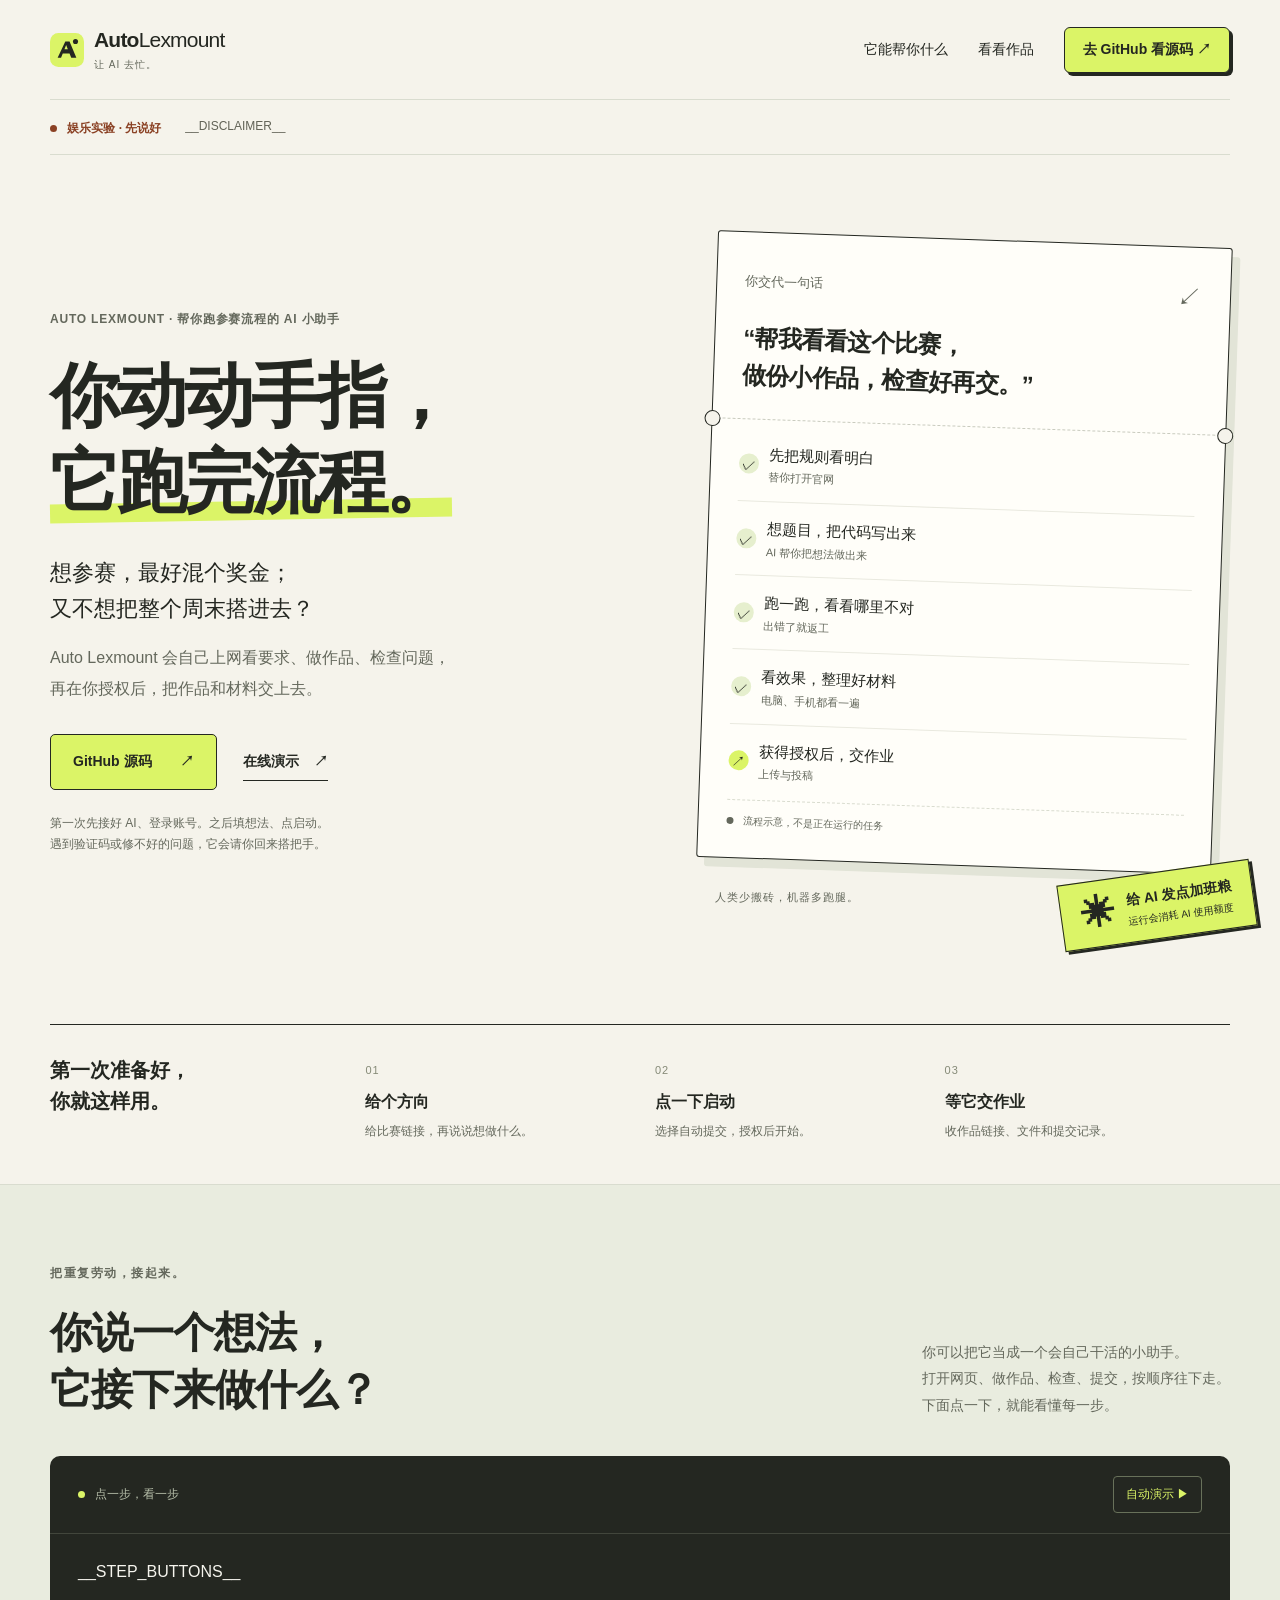
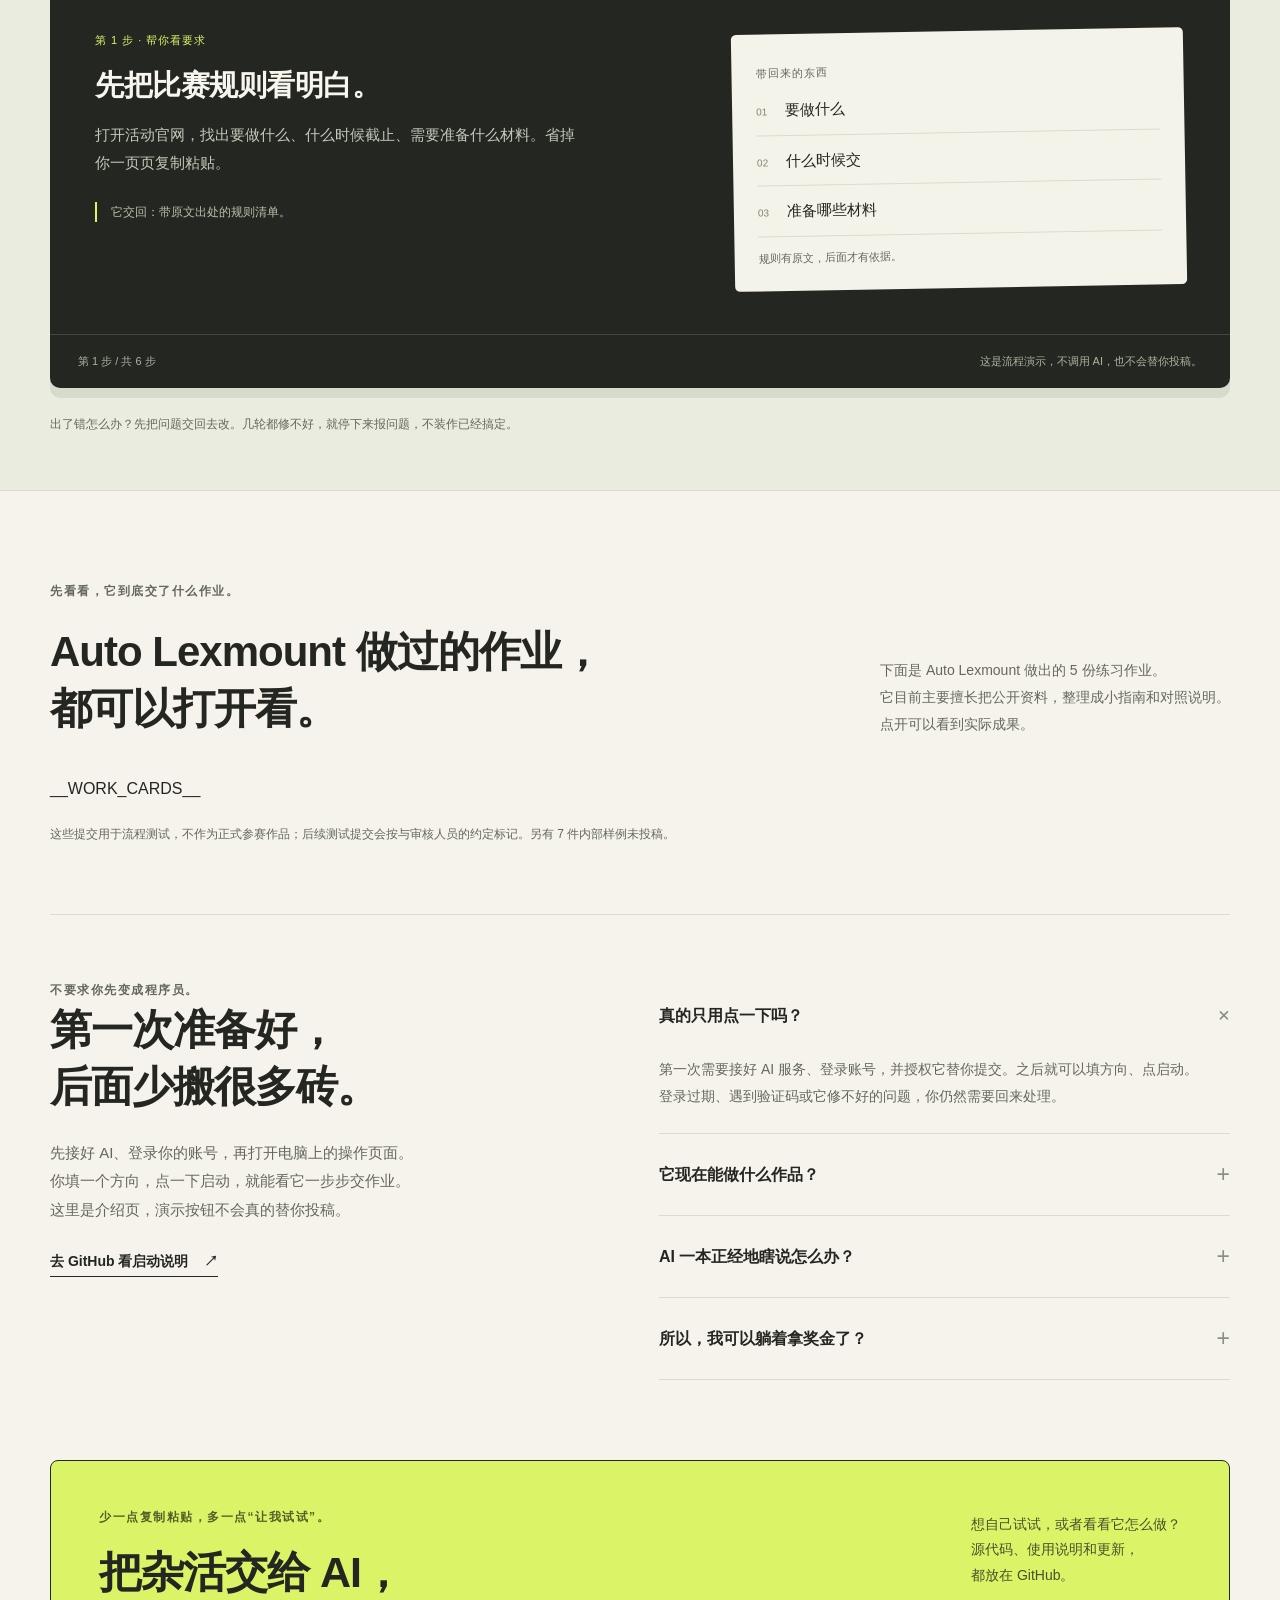
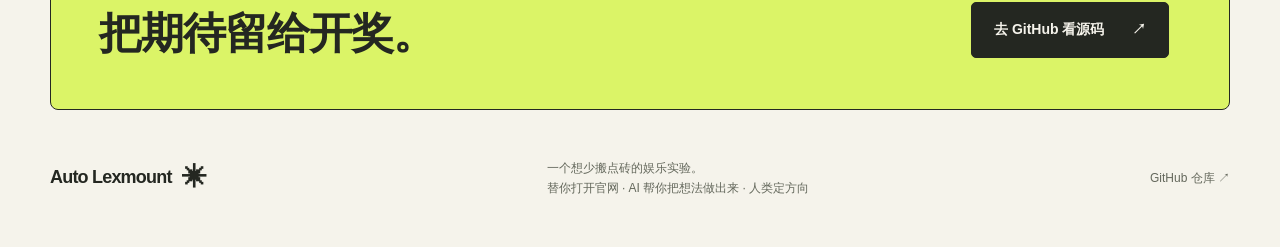
==== commit b7547363: "showcase: link hero actions to GitHub and live demo" ====
--- a/showcase/index.html
+++ b/showcase/index.html
@@ -7,7 +7,7 @@
 <main id="main">
 <aside class="experiment wrap" aria-label="娱乐实验声明"><span class="experiment-label"><span class="dot"></span> 娱乐实验 · 先说好</span><p>__DISCLAIMER__</p></aside>
 <section class="hero wrap" aria-labelledby="hero-title">
-<div class="hero-copy"><p class="eyebrow">AUTO LEXMOUNT · 帮你跑参赛流程的 AI 小助手</p><h1 id="hero-title">你动动手指，<br><span>它跑完流程。</span></h1><p class="hero-lead">想参赛，最好混个奖金；<br>又不想把整个周末搭进去？</p><p class="hero-body">Auto Lexmount 会自己上网看要求、做作品、检查问题，<br class="desktop-break">再在你授权后，把作品和材料交上去。</p><div class="actions"><a class="button primary" href="#workflow">看它怎么干活 <span aria-hidden="true">↓</span></a><a class="text-link" href="#works">看看它做过的作业 <span aria-hidden="true">↗</span></a></div><p class="fine hero-fine">第一次先接好 AI、登录账号。之后填想法、点启动。<br>遇到验证码或修不好的问题，它会请你回来搭把手。</p></div>
+<div class="hero-copy"><p class="eyebrow">AUTO LEXMOUNT · 帮你跑参赛流程的 AI 小助手</p><h1 id="hero-title">你动动手指，<br><span>它跑完流程。</span></h1><p class="hero-lead">想参赛，最好混个奖金；<br>又不想把整个周末搭进去？</p><p class="hero-body">Auto Lexmount 会自己上网看要求、做作品、检查问题，<br class="desktop-break">再在你授权后，把作品和材料交上去。</p><div class="actions"><a class="button primary" href="https://github.com/TorinTao/Auto-Lexmount" target="_blank" rel="noopener noreferrer">GitHub 源码 <span aria-hidden="true">↗</span></a><a class="text-link" href="https://39.106.14.223:8766" target="_blank" rel="noopener noreferrer">在线演示 <span aria-hidden="true">↗</span></a></div><p class="fine hero-fine">第一次先接好 AI、登录账号。之后填想法、点启动。<br>遇到验证码或修不好的问题，它会请你回来搭把手。</p></div>
 <div class="hero-art" aria-label="参赛流水线示意">
 <div class="paper"><div class="paper-top"><span>你交代一句话</span><span class="mini-arrow" aria-hidden="true">↙</span></div><p class="paper-brief">“帮我看看这个比赛，<br>做份小作品，检查好再交。”</p><div class="tear"></div><div class="job-list"><div><span class="job-check">✓</span><span>先把规则看明白</span><small>替你打开官网</small></div><div><span class="job-check">✓</span><span>想题目，把代码写出来</span><small>AI 帮你把想法做出来</small></div><div><span class="job-check">✓</span><span>跑一跑，看看哪里不对</span><small>出错了就返工</small></div><div><span class="job-check">✓</span><span>看效果，整理好材料</span><small>电脑、手机都看一遍</small></div><div class="last-job"><span class="job-check">↗</span><span>获得授权后，交作业</span><small>上传与投稿</small></div></div><div class="paper-bottom"><span class="dot"></span> 流程示意，不是正在运行的任务</div></div>
 <div class="food-ticket"><span class="ticket-star" aria-hidden="true">✳</span><span>给 AI 发点加班粮<small>运行会消耗 AI 使用额度</small></span></div><div class="art-label">人类少搬砖，机器多跑腿。</div>
